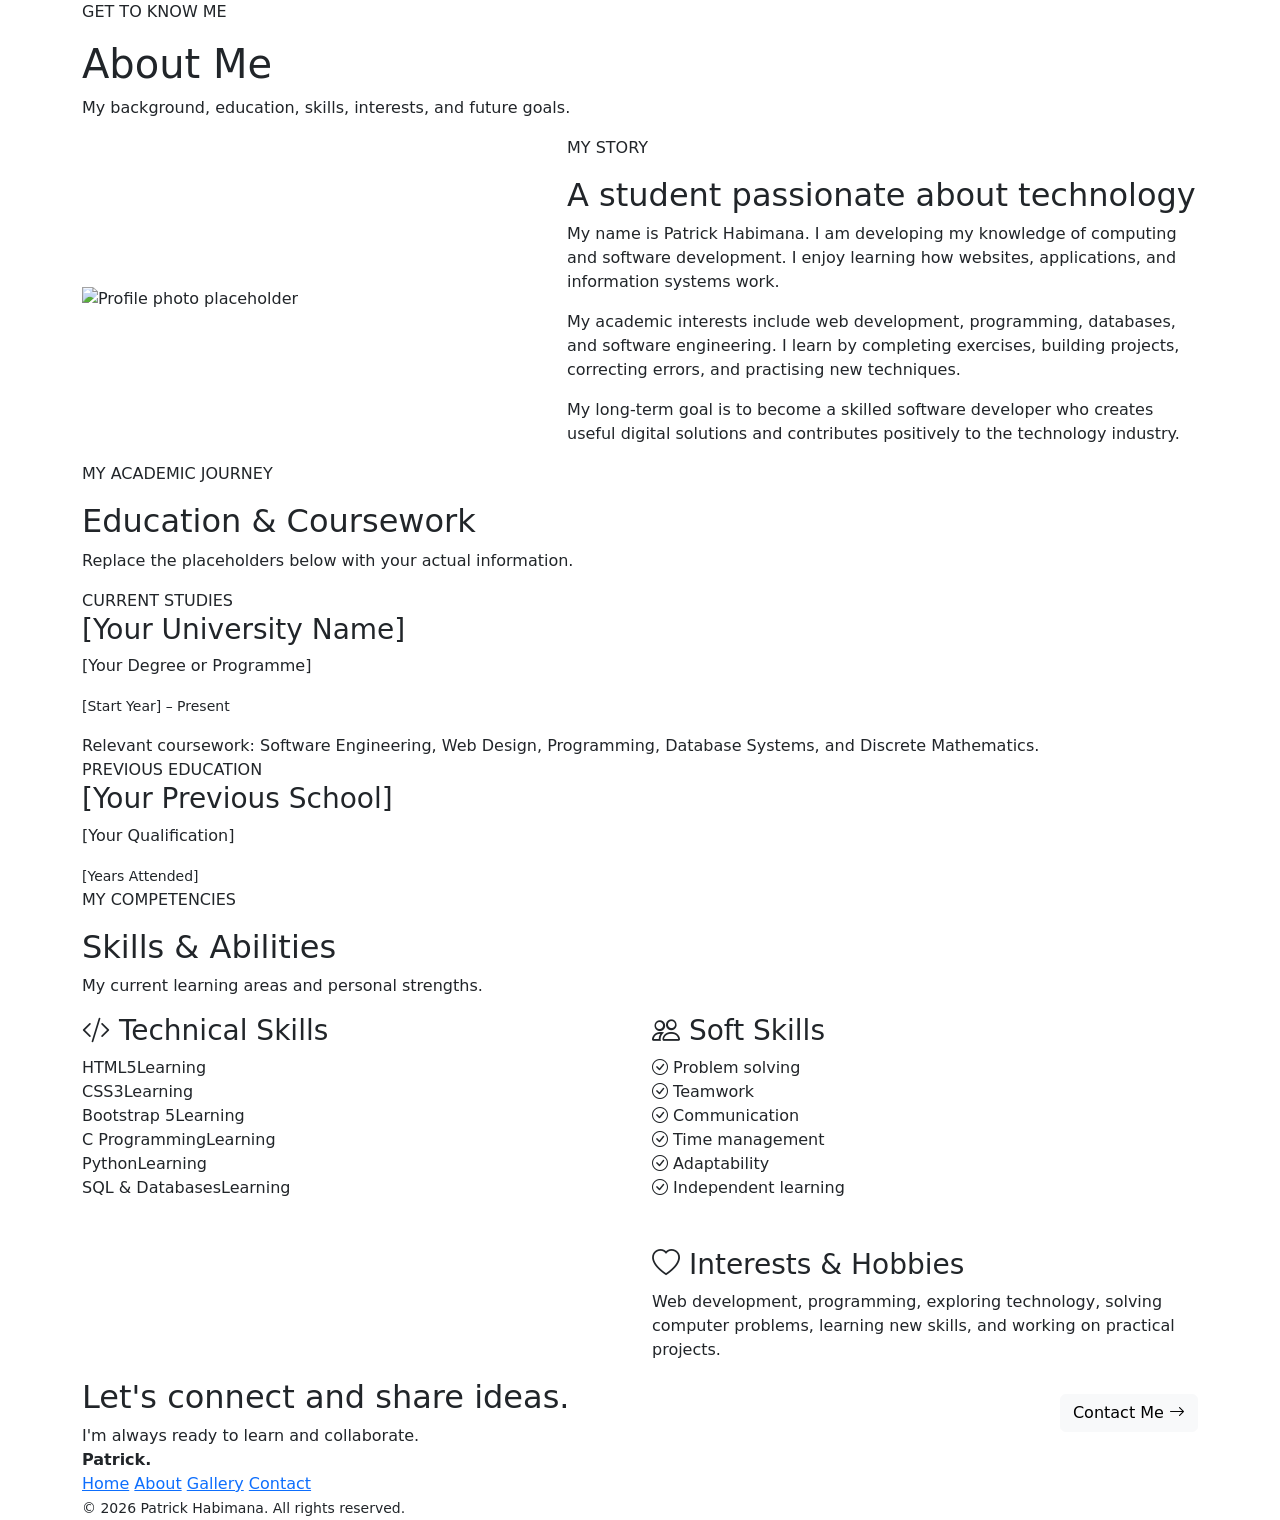
==== about.html @ ebbc6a9a "Create about.html" ====
<!DOCTYPE html>
<html lang="en">
<head>
    <meta charset="UTF-8">
    <meta name="viewport" content="width=device-width, initial-scale=1.0">
    <title>About Me | Patrick Habimana</title>

    <link href="https://cdn.jsdelivr.net/npm/bootstrap@5.3.3/dist/css/bootstrap.min.css"
          rel="stylesheet">
    <link href="https://cdn.jsdelivr.net/npm/bootstrap-icons@1.11.3/font/bootstrap-icons.min.css"
          rel="stylesheet">
    <link rel="stylesheet" href="assets/css/styles.css">
</head>
<body>

<nav class="navbar navbar-expand-lg navbar-dark fixed-top site-nav">
    <div class="container">
        <a class="navbar-brand fw-bold" href="index.html">Patrick<span class="text-accent">.</span></a>
        <button class="navbar-toggler" type="button" data-bs-toggle="collapse"
                data-bs-target="#mainNav" aria-controls="mainNav"
                aria-expanded="false" aria-label="Toggle navigation">
            <span class="navbar-toggler-icon"></span>
        </button>
        <div class="collapse navbar-collapse" id="mainNav">
            <ul class="navbar-nav ms-auto align-items-lg-center">
                <li class="nav-item"><a class="nav-link" href="index.html">Home</a></li>
                <li class="nav-item"><a class="nav-link active" href="about.html">About Me</a></li>
                <li class="nav-item"><a class="nav-link" href="gallery.html">Gallery</a></li>
                <li class="nav-item"><a class="nav-link" href="contact.html">Contact</a></li>
            </ul>
        </div>
    </div>
</nav>

<main>
    <header class="page-hero">
        <div class="container">
            <p class="eyebrow">GET TO KNOW ME</p>
            <h1 class="page-title">About <span class="text-accent">Me</span></h1>
            <p class="lead-copy">
                My background, education, skills, interests, and future goals.
            </p>
        </div>
    </header>

    <!-- Biography -->
    <section class="section-padding">
        <div class="container">
            <div class="row align-items-center g-5">
                <div class="col-lg-5">
                    <img
                        src="https://images.unsplash.com/photo-1500648767791-00dcc994a43e?auto=format&fit=crop&w=900&q=85"
                        alt="Profile photo placeholder"
                        class="about-photo">
                </div>

                <div class="col-lg-7">
                    <p class="eyebrow">MY STORY</p>
                    <h2 class="section-title">
                        A student passionate about technology
                    </h2>

                    <p class="muted-copy">
                        My name is Patrick Habimana. I am developing my
                        knowledge of computing and software development.
                        I enjoy learning how websites, applications, and
                        information systems work.
                    </p>

                    <p class="muted-copy">
                        My academic interests include web development,
                        programming, databases, and software engineering.
                        I learn by completing exercises, building projects,
                        correcting errors, and practising new techniques.
                    </p>

                    <p class="muted-copy">
                        My long-term goal is to become a skilled software
                        developer who creates useful digital solutions
                        and contributes positively to the technology industry.
                    </p>
                </div>
            </div>
        </div>
    </section>

    <!-- Education -->
    <section class="section-padding section-soft">
        <div class="container">
            <div class="section-heading">
                <p class="eyebrow">MY ACADEMIC JOURNEY</p>
                <h2>Education & Coursework</h2>
                <p>Replace the placeholders below with your actual information.</p>
            </div>

            <div class="timeline">
                <div class="timeline-item">
                    <span class="timeline-dot"></span>
                    <div class="timeline-card">
                        <span class="timeline-label">CURRENT STUDIES</span>
                        <h3>[Your University Name]</h3>
                        <p>[Your Degree or Programme]</p>
                        <small>[Start Year] – Present</small>
                        <p class="mt-3 mb-0">
                            Relevant coursework: Software Engineering,
                            Web Design, Programming, Database Systems,
                            and Discrete Mathematics.
                        </p>
                    </div>
                </div>

                <div class="timeline-item">
                    <span class="timeline-dot"></span>
                    <div class="timeline-card">
                        <span class="timeline-label">PREVIOUS EDUCATION</span>
                        <h3>[Your Previous School]</h3>
                        <p>[Your Qualification]</p>
                        <small>[Years Attended]</small>
                    </div>
                </div>
            </div>
        </div>
    </section>

    <!-- Skills -->
    <section class="section-padding" id="skills">
        <div class="container">
            <div class="section-heading">
                <p class="eyebrow">MY COMPETENCIES</p>
                <h2>Skills & Abilities</h2>
                <p>My current learning areas and personal strengths.</p>
            </div>

            <div class="row g-4">
                <div class="col-lg-6">
                    <div class="skill-panel">
                        <h3><i class="bi bi-code-slash"></i> Technical Skills</h3>

                        <div class="skill-line">
                            <div><span>HTML5</span><span>Learning</span></div>
                            <div class="skill-track"><span style="width: 65%"></span></div>
                        </div>

                        <div class="skill-line">
                            <div><span>CSS3</span><span>Learning</span></div>
                            <div class="skill-track"><span style="width: 60%"></span></div>
                        </div>

                        <div class="skill-line">
                            <div><span>Bootstrap 5</span><span>Learning</span></div>
                            <div class="skill-track"><span style="width: 50%"></span></div>
                        </div>

                        <div class="skill-line">
                            <div><span>C Programming</span><span>Learning</span></div>
                            <div class="skill-track"><span style="width: 45%"></span></div>
                        </div>

                        <div class="skill-line">
                            <div><span>Python</span><span>Learning</span></div>
                            <div class="skill-track"><span style="width: 40%"></span></div>
                        </div>

                        <div class="skill-line">
                            <div><span>SQL & Databases</span><span>Learning</span></div>
                            <div class="skill-track"><span style="width: 40%"></span></div>
                        </div>
                    </div>
                </div>

                <div class="col-lg-6">
                    <div class="skill-panel h-100">
                        <h3><i class="bi bi-people"></i> Soft Skills</h3>

                        <div class="competency-grid">
                            <div><i class="bi bi-check-circle"></i> Problem solving</div>
                            <div><i class="bi bi-check-circle"></i> Teamwork</div>
                            <div><i class="bi bi-check-circle"></i> Communication</div>
                            <div><i class="bi bi-check-circle"></i> Time management</div>
                            <div><i class="bi bi-check-circle"></i> Adaptability</div>
                            <div><i class="bi bi-check-circle"></i> Independent learning</div>
                        </div>

                        <h3 class="mt-5"><i class="bi bi-heart"></i> Interests & Hobbies</h3>
                        <p class="muted-copy">
                            Web development, programming, exploring technology,
                            solving computer problems, learning new skills,
                            and working on practical projects.
                        </p>
                    </div>
                </div>
            </div>
        </div>
    </section>

    <section class="cta-band">
        <div class="container d-md-flex justify-content-between align-items-center">
            <div>
                <h2>Let's connect and share ideas.</h2>
                <p class="mb-0">I'm always ready to learn and collaborate.</p>
            </div>
            <a href="contact.html" class="btn btn-light mt-3 mt-md-0">
                Contact Me <i class="bi bi-arrow-right"></i>
            </a>
        </div>
    </section>
</main>

<footer class="site-footer">
    <div class="container footer-inner">
        <a class="navbar-brand fw-bold" href="index.html">Patrick<span class="text-accent">.</span></a>
        <div class="footer-links">
            <a href="index.html">Home</a>
            <a href="about.html">About</a>
            <a href="gallery.html">Gallery</a>
            <a href="contact.html">Contact</a>
        </div>
        <small>© <span data-year></span> Patrick Habimana. All rights reserved.</small>
    </div>
</footer>

<script>
    document.querySelectorAll("[data-year]").forEach(el => {
        el.textContent = new Date().getFullYear();
    });
</script>
<script src="https://cdn.jsdelivr.net/npm/bootstrap@5.3.3/dist/js/bootstrap.bundle.min.js"></script>
</body>
</html>
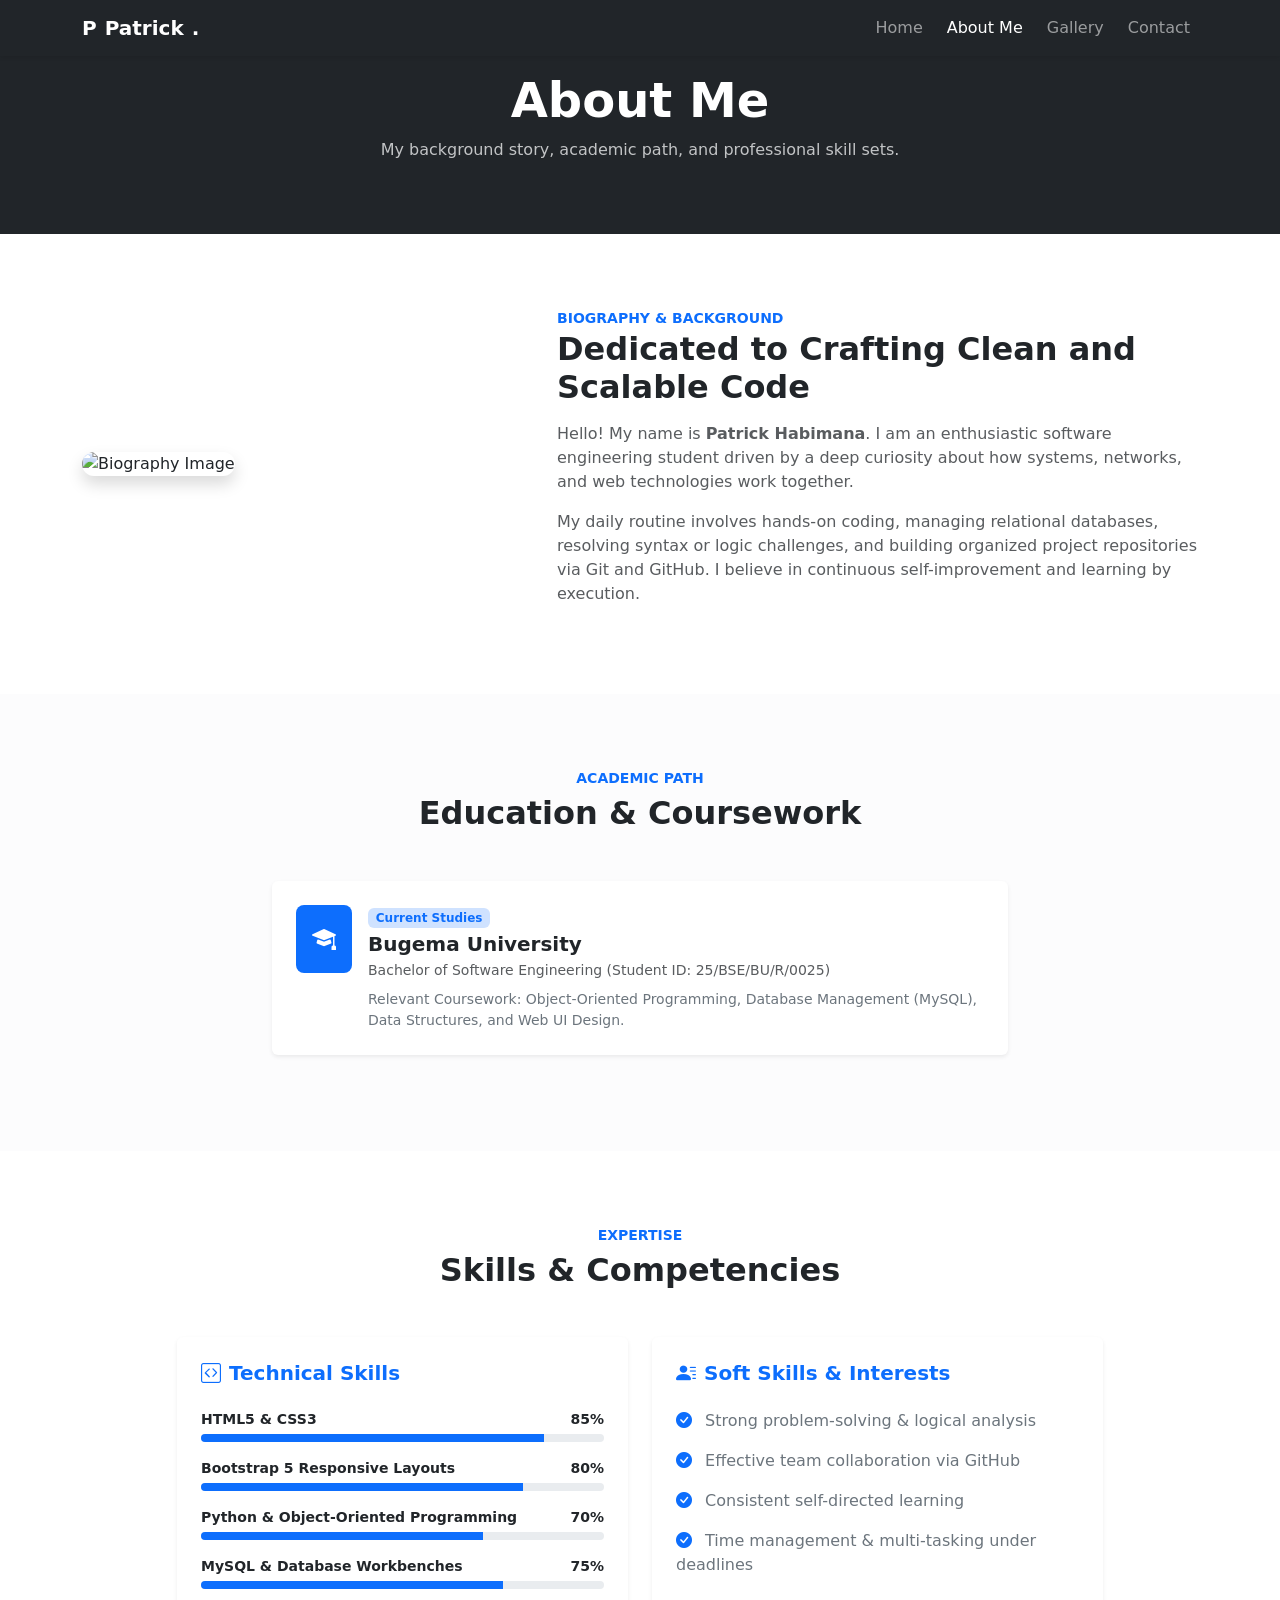
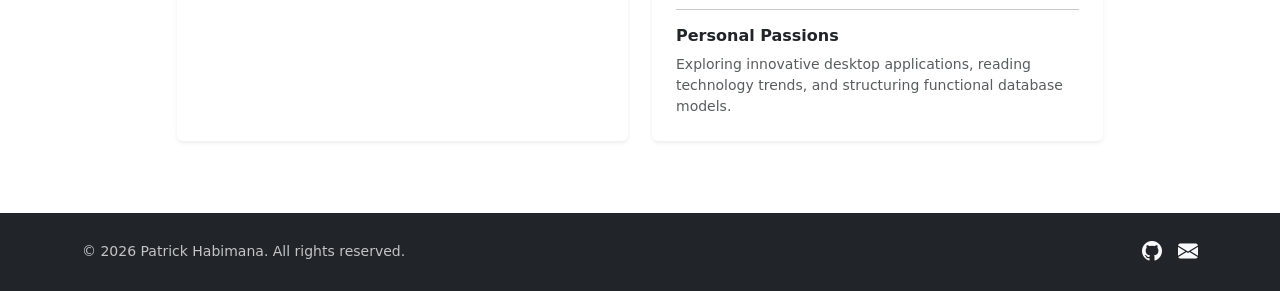
==== commit 004e6d02: "Update about.html" ====
--- a/about.html
+++ b/about.html
@@ -4,226 +4,147 @@
     <meta charset="UTF-8">
     <meta name="viewport" content="width=device-width, initial-scale=1.0">
     <title>About Me | Patrick Habimana</title>
-
-    <link href="https://cdn.jsdelivr.net/npm/bootstrap@5.3.3/dist/css/bootstrap.min.css"
-          rel="stylesheet">
-    <link href="https://cdn.jsdelivr.net/npm/bootstrap-icons@1.11.3/font/bootstrap-icons.min.css"
-          rel="stylesheet">
+    <link href="https://cdn.jsdelivr.net/npm/bootstrap@5.3.3/dist/css/bootstrap.min.css" rel="stylesheet">
+    <link href="https://cdn.jsdelivr.net/npm/bootstrap-icons@1.11.3/font/bootstrap-icons.min.css" rel="stylesheet">
     <link rel="stylesheet" href="assets/css/styles.css">
 </head>
 <body>
 
-<nav class="navbar navbar-expand-lg navbar-dark fixed-top site-nav">
-    <div class="container">
-        <a class="navbar-brand fw-bold" href="index.html">Patrick<span class="text-accent">.</span></a>
-        <button class="navbar-toggler" type="button" data-bs-toggle="collapse"
-                data-bs-target="#mainNav" aria-controls="mainNav"
-                aria-expanded="false" aria-label="Toggle navigation">
-            <span class="navbar-toggler-icon"></span>
-        </button>
-        <div class="collapse navbar-collapse" id="mainNav">
-            <ul class="navbar-nav ms-auto align-items-lg-center">
-                <li class="nav-item"><a class="nav-link" href="index.html">Home</a></li>
-                <li class="nav-item"><a class="nav-link active" href="about.html">About Me</a></li>
-                <li class="nav-item"><a class="nav-link" href="gallery.html">Gallery</a></li>
-                <li class="nav-item"><a class="nav-link" href="contact.html">Contact</a></li>
-            </ul>
+    <!-- Navigation Bar -->
+    <nav class="navbar navbar-expand-lg navbar-dark fixed-top shadow-sm site-nav">
+        <div class="container">
+            <a class="navbar-brand fw-bold d-flex align-items-center gap-2" href="index.html">
+                <span class="brand-badge">P</span> Patrick<span class="text-accent">.</span>
+            </a>
+            <button class="navbar-toggler border-0" type="button" data-bs-toggle="collapse" data-bs-target="#navbarNav" aria-controls="navbarNav" aria-expanded="false" aria-label="Toggle navigation">
+                <span class="navbar-toggler-icon"></span>
+            </button>
+            <div class="collapse navbar-collapse" id="navbarNav">
+                <ul class="navbar-nav ms-auto align-items-lg-center gap-lg-2">
+                    <li class="nav-item"><a class="nav-link" href="index.html">Home</a></li>
+                    <li class="nav-item"><a class="nav-link active" href="about.html">About Me</a></li>
+                    <li class="nav-item"><a class="nav-link" href="gallery.html">Gallery</a></li>
+                    <li class="nav-item"><a class="nav-link" href="contact.html">Contact</a></li>
+                </ul>
+            </div>
         </div>
-    </div>
-</nav>
+    </nav>
 
-<main>
-    <header class="page-hero">
-        <div class="container">
-            <p class="eyebrow">GET TO KNOW ME</p>
-            <h1 class="page-title">About <span class="text-accent">Me</span></h1>
-            <p class="lead-copy">
-                My background, education, skills, interests, and future goals.
-            </p>
+    <!-- Page Header -->
+    <header class="page-header py-5 bg-dark text-white text-center">
+        <div class="container py-4">
+            <h1 class="fw-bold display-5">About <span class="text-accent">Me</span></h1>
+            <p class="text-light opacity-75 mb-0">My background story, academic path, and professional skill sets.</p>
         </div>
     </header>
 
-    <!-- Biography -->
-    <section class="section-padding">
-        <div class="container">
-            <div class="row align-items-center g-5">
+    <!-- Biography Section -->
+    <section class="py-5">
+        <div class="container py-4">
+            <div class="row align-items-center gy-5">
                 <div class="col-lg-5">
-                    <img
-                        src="https://images.unsplash.com/photo-1500648767791-00dcc994a43e?auto=format&fit=crop&w=900&q=85"
-                        alt="Profile photo placeholder"
-                        class="about-photo">
+                    <img src="https://images.unsplash.com/photo-1507003211169-0a1dd7228f2d?auto=format&fit=crop&w=600&q=80" alt="Biography Image" class="img-fluid rounded-4 shadow">
                 </div>
-
                 <div class="col-lg-7">
-                    <p class="eyebrow">MY STORY</p>
-                    <h2 class="section-title">
-                        A student passionate about technology
-                    </h2>
-
-                    <p class="muted-copy">
-                        My name is Patrick Habimana. I am developing my
-                        knowledge of computing and software development.
-                        I enjoy learning how websites, applications, and
-                        information systems work.
+                    <span class="text-uppercase text-primary fw-bold tracking-wide small">BIOGRAPHY & BACKGROUND</span>
+                    <h2 class="fw-bold mb-3">Dedicated to Crafting Clean and Scalable Code</h2>
+                    <p class="text-muted">
+                        Hello! My name is <strong>Patrick Habimana</strong>. I am an enthusiastic software engineering student driven by a deep curiosity about how systems, networks, and web technologies work together. 
                     </p>
-
-                    <p class="muted-copy">
-                        My academic interests include web development,
-                        programming, databases, and software engineering.
-                        I learn by completing exercises, building projects,
-                        correcting errors, and practising new techniques.
-                    </p>
-
-                    <p class="muted-copy">
-                        My long-term goal is to become a skilled software
-                        developer who creates useful digital solutions
-                        and contributes positively to the technology industry.
+                    <p class="text-muted">
+                        My daily routine involves hands-on coding, managing relational databases, resolving syntax or logic challenges, and building organized project repositories via Git and GitHub. I believe in continuous self-improvement and learning by execution.
                     </p>
                 </div>
             </div>
         </div>
     </section>
 
-    <!-- Education -->
-    <section class="section-padding section-soft">
-        <div class="container">
-            <div class="section-heading">
-                <p class="eyebrow">MY ACADEMIC JOURNEY</p>
-                <h2>Education & Coursework</h2>
-                <p>Replace the placeholders below with your actual information.</p>
+    <!-- Education Section -->
+    <section class="py-5 bg-light-subtle">
+        <div class="container py-4">
+            <div class="text-center mb-5">
+                <span class="text-uppercase text-primary fw-bold tracking-wide small">ACADEMIC PATH</span>
+                <h2 class="fw-bold mt-1">Education & Coursework</h2>
             </div>
-
-            <div class="timeline">
-                <div class="timeline-item">
-                    <span class="timeline-dot"></span>
-                    <div class="timeline-card">
-                        <span class="timeline-label">CURRENT STUDIES</span>
-                        <h3>[Your University Name]</h3>
-                        <p>[Your Degree or Programme]</p>
-                        <small>[Start Year] – Present</small>
-                        <p class="mt-3 mb-0">
-                            Relevant coursework: Software Engineering,
-                            Web Design, Programming, Database Systems,
-                            and Discrete Mathematics.
-                        </p>
-                    </div>
-                </div>
-
-                <div class="timeline-item">
-                    <span class="timeline-dot"></span>
-                    <div class="timeline-card">
-                        <span class="timeline-label">PREVIOUS EDUCATION</span>
-                        <h3>[Your Previous School]</h3>
-                        <p>[Your Qualification]</p>
-                        <small>[Years Attended]</small>
+            <div class="row justify-content-center">
+                <div class="col-lg-8">
+                    <div class="card border-0 shadow-sm p-4 mb-4">
+                        <div class="d-flex align-items-start gap-3">
+                            <div class="bg-primary text-white p-3 rounded-3"><i class="bi bi-mortarboard-fill fs-4"></i></div>
+                            <div>
+                                <span class="badge bg-primary-subtle text-primary mb-1">Current Studies</span>
+                                <h3 class="h5 fw-bold mb-1">Bugema University</h3>
+                                <p class="text-muted mb-2 small">Bachelor of Software Engineering (Student ID: 25/BSE/BU/R/0025)</p>
+                                <p class="text-secondary small mb-0">Relevant Coursework: Object-Oriented Programming, Database Management (MySQL), Data Structures, and Web UI Design.</p>
+                            </div>
+                        </div>
                     </div>
                 </div>
             </div>
         </div>
     </section>
 
-    <!-- Skills -->
-    <section class="section-padding" id="skills">
-        <div class="container">
-            <div class="section-heading">
-                <p class="eyebrow">MY COMPETENCIES</p>
-                <h2>Skills & Abilities</h2>
-                <p>My current learning areas and personal strengths.</p>
+    <!-- Skills & Competencies -->
+    <section class="py-5">
+        <div class="container py-4">
+            <div class="text-center mb-5">
+                <span class="text-uppercase text-primary fw-bold tracking-wide small">EXPERTISE</span>
+                <h2 class="fw-bold mt-1">Skills & Competencies</h2>
             </div>
-
-            <div class="row g-4">
-                <div class="col-lg-6">
-                    <div class="skill-panel">
-                        <h3><i class="bi bi-code-slash"></i> Technical Skills</h3>
-
-                        <div class="skill-line">
-                            <div><span>HTML5</span><span>Learning</span></div>
-                            <div class="skill-track"><span style="width: 65%"></span></div>
+            <div class="row g-4 justify-content-center">
+                <div class="col-lg-5">
+                    <div class="card border-0 shadow-sm p-4 h-100">
+                        <h3 class="h5 fw-bold mb-4 text-primary"><i class="bi bi-code-square me-2"></i>Technical Skills</h3>
+                        <div class="mb-3">
+                            <div class="d-flex justify-content-between small fw-bold mb-1"><span>HTML5 & CSS3</span><span>85%</span></div>
+                            <div class="progress" style="height: 8px;"><div class="progress-bar bg-primary" style="width: 85%;"></div></div>
                         </div>
-
-                        <div class="skill-line">
-                            <div><span>CSS3</span><span>Learning</span></div>
-                            <div class="skill-track"><span style="width: 60%"></span></div>
+                        <div class="mb-3">
+                            <div class="d-flex justify-content-between small fw-bold mb-1"><span>Bootstrap 5 Responsive Layouts</span><span>80%</span></div>
+                            <div class="progress" style="height: 8px;"><div class="progress-bar bg-primary" style="width: 80%;"></div></div>
                         </div>
-
-                        <div class="skill-line">
-                            <div><span>Bootstrap 5</span><span>Learning</span></div>
-                            <div class="skill-track"><span style="width: 50%"></span></div>
+                        <div class="mb-3">
+                            <div class="d-flex justify-content-between small fw-bold mb-1"><span>Python & Object-Oriented Programming</span><span>70%</span></div>
+                            <div class="progress" style="height: 8px;"><div class="progress-bar bg-primary" style="width: 70%;"></div></div>
                         </div>
-
-                        <div class="skill-line">
-                            <div><span>C Programming</span><span>Learning</span></div>
-                            <div class="skill-track"><span style="width: 45%"></span></div>
-                        </div>
-
-                        <div class="skill-line">
-                            <div><span>Python</span><span>Learning</span></div>
-                            <div class="skill-track"><span style="width: 40%"></span></div>
-                        </div>
-
-                        <div class="skill-line">
-                            <div><span>SQL & Databases</span><span>Learning</span></div>
-                            <div class="skill-track"><span style="width: 40%"></span></div>
+                        <div class="mb-3">
+                            <div class="d-flex justify-content-between small fw-bold mb-1"><span>MySQL & Database Workbenches</span><span>75%</span></div>
+                            <div class="progress" style="height: 8px;"><div class="progress-bar bg-primary" style="width: 75%;"></div></div>
                         </div>
                     </div>
                 </div>
-
-                <div class="col-lg-6">
-                    <div class="skill-panel h-100">
-                        <h3><i class="bi bi-people"></i> Soft Skills</h3>
-
-                        <div class="competency-grid">
-                            <div><i class="bi bi-check-circle"></i> Problem solving</div>
-                            <div><i class="bi bi-check-circle"></i> Teamwork</div>
-                            <div><i class="bi bi-check-circle"></i> Communication</div>
-                            <div><i class="bi bi-check-circle"></i> Time management</div>
-                            <div><i class="bi bi-check-circle"></i> Adaptability</div>
-                            <div><i class="bi bi-check-circle"></i> Independent learning</div>
-                        </div>
-
-                        <h3 class="mt-5"><i class="bi bi-heart"></i> Interests & Hobbies</h3>
-                        <p class="muted-copy">
-                            Web development, programming, exploring technology,
-                            solving computer problems, learning new skills,
-                            and working on practical projects.
-                        </p>
+                <div class="col-lg-5">
+                    <div class="card border-0 shadow-sm p-4 h-100">
+                        <h3 class="h5 fw-bold mb-4 text-primary"><i class="bi bi-person-lines-fill me-2"></i>Soft Skills & Interests</h3>
+                        <ul class="list-unstyled d-flex flex-column gap-3 text-secondary">
+                            <li><i class="bi bi-check-circle-fill text-primary me-2"></i> Strong problem-solving & logical analysis</li>
+                            <li><i class="bi bi-check-circle-fill text-primary me-2"></i> Effective team collaboration via GitHub</li>
+                            <li><i class="bi bi-check-circle-fill text-primary me-2"></i> Consistent self-directed learning</li>
+                            <li><i class="bi bi-check-circle-fill text-primary me-2"></i> Time management & multi-tasking under deadlines</li>
+                        </ul>
+                        <hr class="my-3">
+                        <h4 class="h6 fw-bold">Personal Passions</h4>
+                        <p class="text-muted small mb-0">Exploring innovative desktop applications, reading technology trends, and structuring functional database models.</p>
                     </div>
                 </div>
             </div>
         </div>
     </section>
 
-    <section class="cta-band">
-        <div class="container d-md-flex justify-content-between align-items-center">
-            <div>
-                <h2>Let's connect and share ideas.</h2>
-                <p class="mb-0">I'm always ready to learn and collaborate.</p>
+    <!-- Footer -->
+    <footer class="bg-dark text-white py-4 mt-auto">
+        <div class="container text-center text-md-start d-md-flex justify-content-between align-items-center">
+            <p class="mb-2 mb-md-0 small text-light opacity-75">&copy; <span id="currentYear"></span> Patrick Habimana. All rights reserved.</p>
+            <div class="social-icons d-flex justify-content-center gap-3">
+                <a href="https://github.com/habimanapatrick125-eng" target="_blank" class="text-light fs-5"><i class="bi bi-github"></i></a>
+                <a href="mailto:your.email@bugemauniv.ac.ug" class="text-light fs-5"><i class="bi bi-envelope-fill"></i></a>
             </div>
-            <a href="contact.html" class="btn btn-light mt-3 mt-md-0">
-                Contact Me <i class="bi bi-arrow-right"></i>
-            </a>
         </div>
-    </section>
-</main>
+    </footer>
 
-<footer class="site-footer">
-    <div class="container footer-inner">
-        <a class="navbar-brand fw-bold" href="index.html">Patrick<span class="text-accent">.</span></a>
-        <div class="footer-links">
-            <a href="index.html">Home</a>
-            <a href="about.html">About</a>
-            <a href="gallery.html">Gallery</a>
-            <a href="contact.html">Contact</a>
-        </div>
-        <small>© <span data-year></span> Patrick Habimana. All rights reserved.</small>
-    </div>
-</footer>
-
-<script>
-    document.querySelectorAll("[data-year]").forEach(el => {
-        el.textContent = new Date().getFullYear();
-    });
-</script>
-<script src="https://cdn.jsdelivr.net/npm/bootstrap@5.3.3/dist/js/bootstrap.bundle.min.js"></script>
+    <script src="https://cdn.jsdelivr.net/npm/bootstrap@5.3.3/dist/js/bootstrap.bundle.min.js"></script>
+    <script>
+        document.getElementById('currentYear').textContent = new Date().getFullYear();
+    </script>
 </body>
 </html>
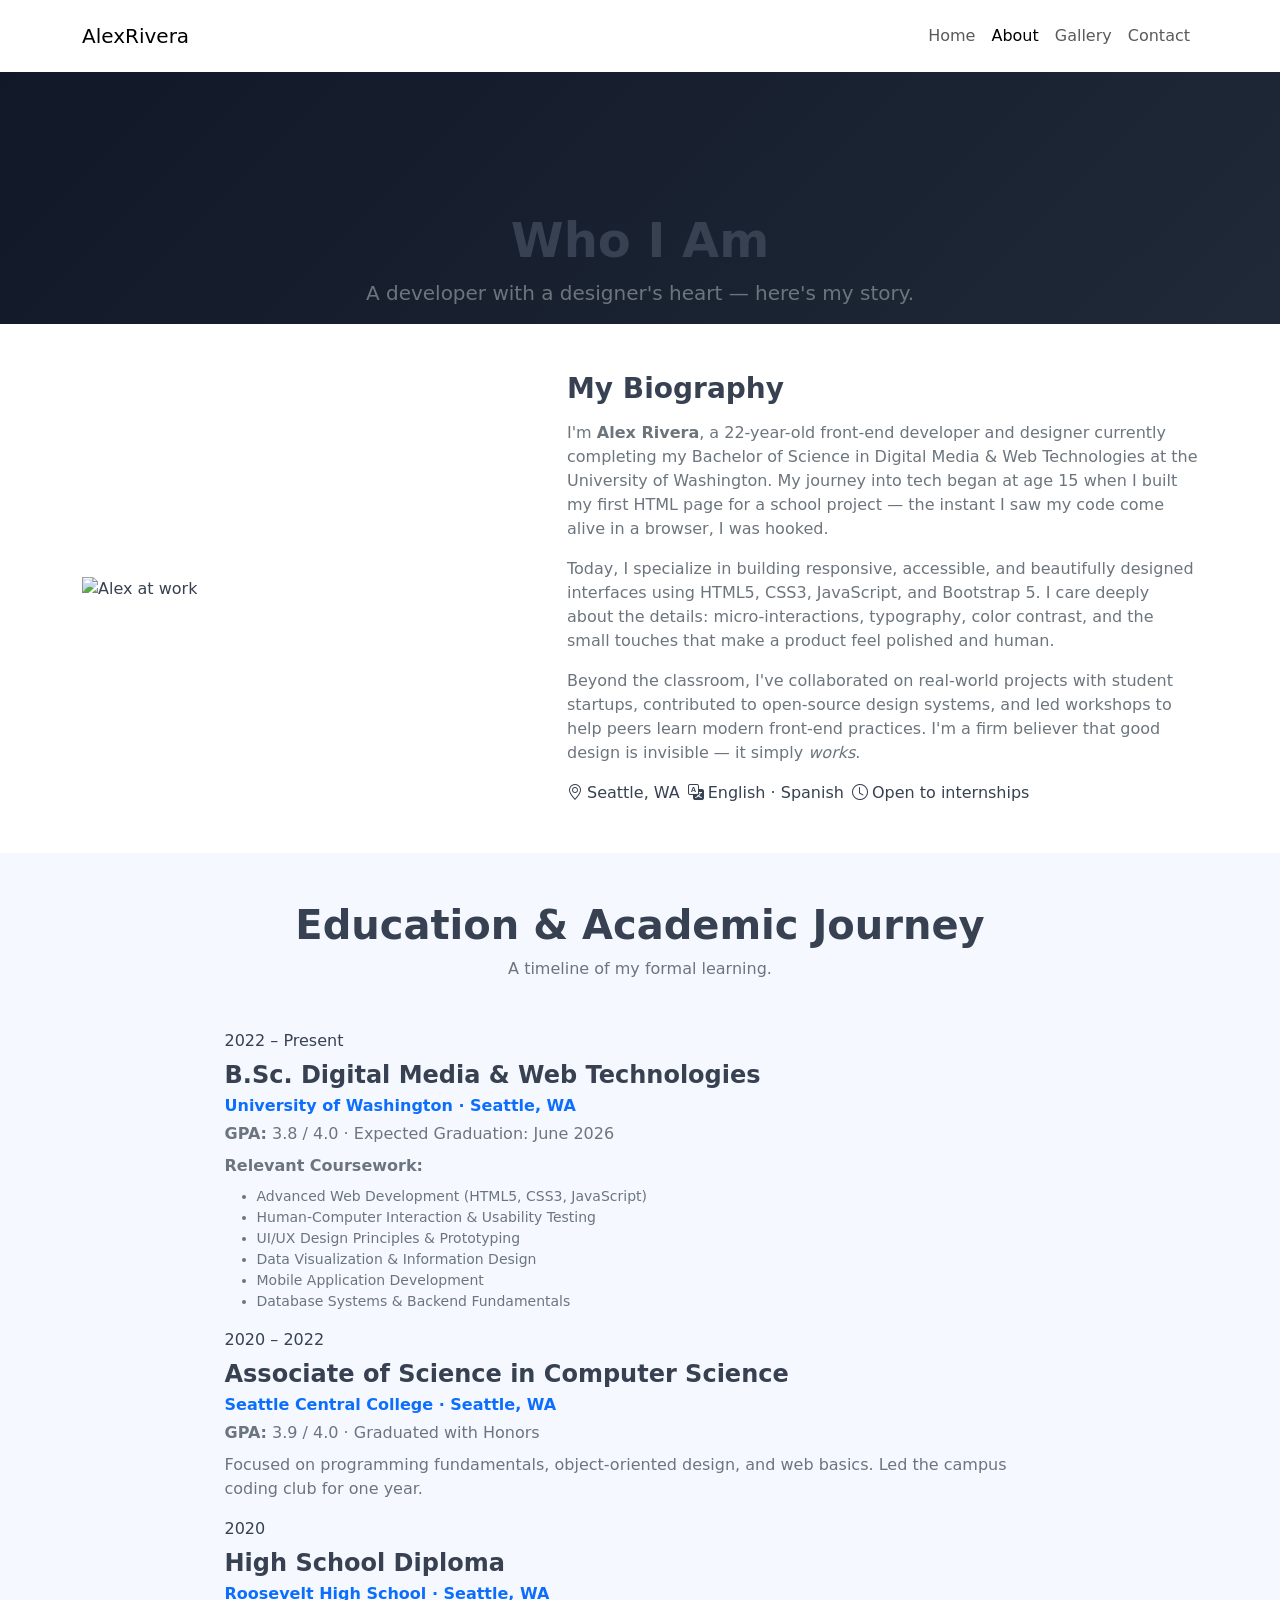
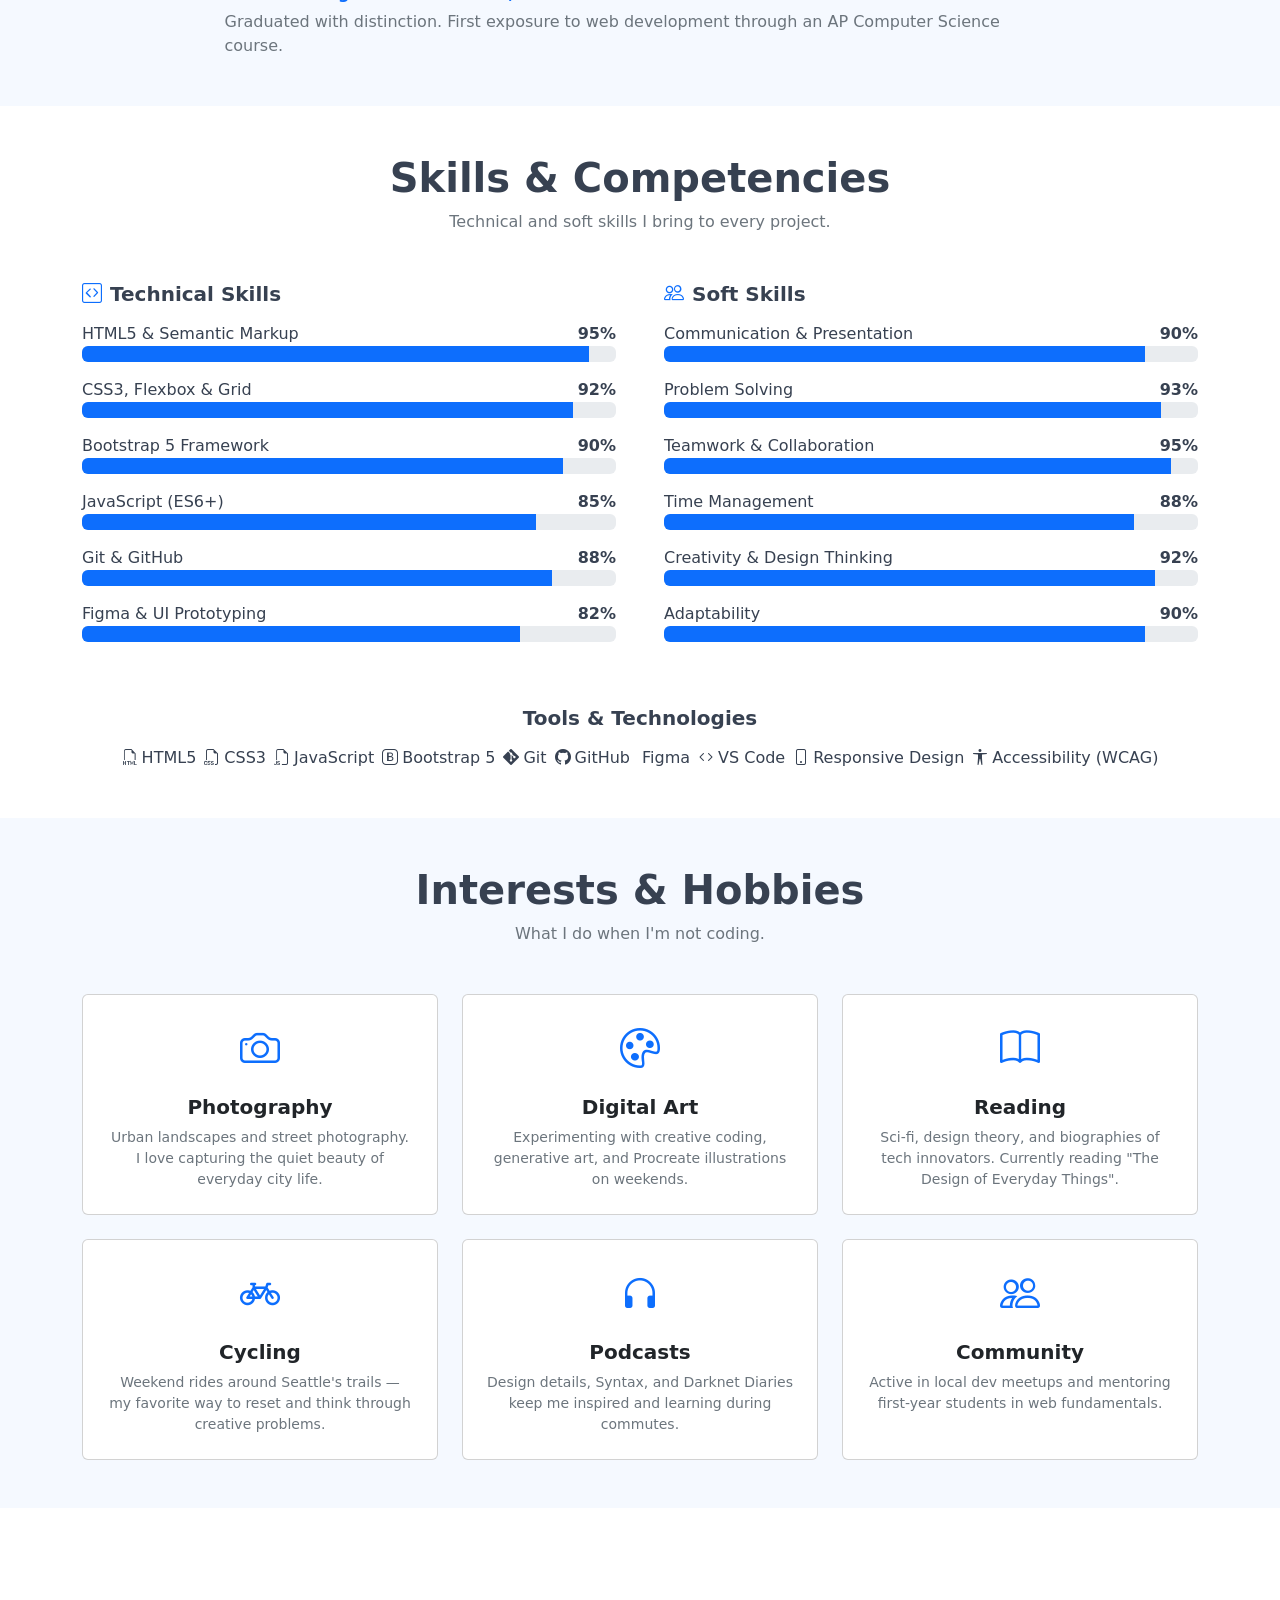
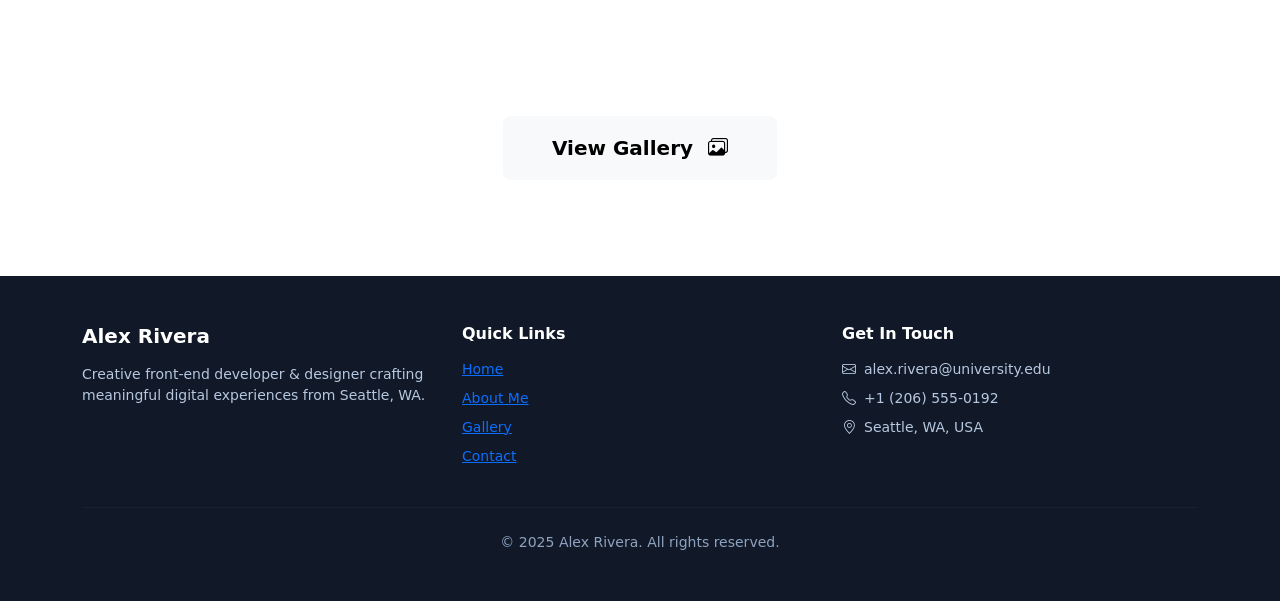
==== commit feb75bfb: "Update about.html" ====
--- a/about.html
+++ b/about.html
@@ -1,150 +1,401 @@
 <!DOCTYPE html>
 <html lang="en">
 <head>
-    <meta charset="UTF-8">
-    <meta name="viewport" content="width=device-width, initial-scale=1.0">
-    <title>About Me | Patrick Habimana</title>
-    <link href="https://cdn.jsdelivr.net/npm/bootstrap@5.3.3/dist/css/bootstrap.min.css" rel="stylesheet">
-    <link href="https://cdn.jsdelivr.net/npm/bootstrap-icons@1.11.3/font/bootstrap-icons.min.css" rel="stylesheet">
-    <link rel="stylesheet" href="assets/css/styles.css">
+  <meta charset="UTF-8">
+  <meta name="viewport" content="width=device-width, initial-scale=1.0">
+  <meta name="description" content="About Alex Rivera — biography, education, skills, and interests.">
+  <title>About Me · Alex Rivera</title>
+
+  <link href="https://cdn.jsdelivr.net/npm/bootstrap@5.3.2/dist/css/bootstrap.min.css" rel="stylesheet">
+  <link rel="stylesheet" href="https://cdn.jsdelivr.net/npm/bootstrap-icons@1.11.3/font/bootstrap-icons.min.css">
+  <link href="https://fonts.googleapis.com/css2?family=Inter:wght@400;500;600;700&family=Plus+Jakarta+Sans:wght@400;500;600;700;800&display=swap" rel="stylesheet">
+  <link rel="stylesheet" href="styles.css">
 </head>
 <body>
 
-    <!-- Navigation Bar -->
-    <nav class="navbar navbar-expand-lg navbar-dark fixed-top shadow-sm site-nav">
-        <div class="container">
-            <a class="navbar-brand fw-bold d-flex align-items-center gap-2" href="index.html">
-                <span class="brand-badge">P</span> Patrick<span class="text-accent">.</span>
-            </a>
-            <button class="navbar-toggler border-0" type="button" data-bs-toggle="collapse" data-bs-target="#navbarNav" aria-controls="navbarNav" aria-expanded="false" aria-label="Toggle navigation">
-                <span class="navbar-toggler-icon"></span>
-            </button>
-            <div class="collapse navbar-collapse" id="navbarNav">
-                <ul class="navbar-nav ms-auto align-items-lg-center gap-lg-2">
-                    <li class="nav-item"><a class="nav-link" href="index.html">Home</a></li>
-                    <li class="nav-item"><a class="nav-link active" href="about.html">About Me</a></li>
-                    <li class="nav-item"><a class="nav-link" href="gallery.html">Gallery</a></li>
-                    <li class="nav-item"><a class="nav-link" href="contact.html">Contact</a></li>
-                </ul>
-            </div>
-        </div>
-    </nav>
-
-    <!-- Page Header -->
-    <header class="page-header py-5 bg-dark text-white text-center">
-        <div class="container py-4">
-            <h1 class="fw-bold display-5">About <span class="text-accent">Me</span></h1>
-            <p class="text-light opacity-75 mb-0">My background story, academic path, and professional skill sets.</p>
-        </div>
-    </header>
-
-    <!-- Biography Section -->
-    <section class="py-5">
-        <div class="container py-4">
-            <div class="row align-items-center gy-5">
-                <div class="col-lg-5">
-                    <img src="https://images.unsplash.com/photo-1507003211169-0a1dd7228f2d?auto=format&fit=crop&w=600&q=80" alt="Biography Image" class="img-fluid rounded-4 shadow">
-                </div>
-                <div class="col-lg-7">
-                    <span class="text-uppercase text-primary fw-bold tracking-wide small">BIOGRAPHY & BACKGROUND</span>
-                    <h2 class="fw-bold mb-3">Dedicated to Crafting Clean and Scalable Code</h2>
-                    <p class="text-muted">
-                        Hello! My name is <strong>Patrick Habimana</strong>. I am an enthusiastic software engineering student driven by a deep curiosity about how systems, networks, and web technologies work together. 
-                    </p>
-                    <p class="text-muted">
-                        My daily routine involves hands-on coding, managing relational databases, resolving syntax or logic challenges, and building organized project repositories via Git and GitHub. I believe in continuous self-improvement and learning by execution.
-                    </p>
-                </div>
-            </div>
-        </div>
-    </section>
-
-    <!-- Education Section -->
-    <section class="py-5 bg-light-subtle">
-        <div class="container py-4">
-            <div class="text-center mb-5">
-                <span class="text-uppercase text-primary fw-bold tracking-wide small">ACADEMIC PATH</span>
-                <h2 class="fw-bold mt-1">Education & Coursework</h2>
-            </div>
-            <div class="row justify-content-center">
-                <div class="col-lg-8">
-                    <div class="card border-0 shadow-sm p-4 mb-4">
-                        <div class="d-flex align-items-start gap-3">
-                            <div class="bg-primary text-white p-3 rounded-3"><i class="bi bi-mortarboard-fill fs-4"></i></div>
-                            <div>
-                                <span class="badge bg-primary-subtle text-primary mb-1">Current Studies</span>
-                                <h3 class="h5 fw-bold mb-1">Bugema University</h3>
-                                <p class="text-muted mb-2 small">Bachelor of Software Engineering (Student ID: 25/BSE/BU/R/0025)</p>
-                                <p class="text-secondary small mb-0">Relevant Coursework: Object-Oriented Programming, Database Management (MySQL), Data Structures, and Web UI Design.</p>
-                            </div>
-                        </div>
-                    </div>
-                </div>
-            </div>
-        </div>
-    </section>
-
-    <!-- Skills & Competencies -->
-    <section class="py-5">
-        <div class="container py-4">
-            <div class="text-center mb-5">
-                <span class="text-uppercase text-primary fw-bold tracking-wide small">EXPERTISE</span>
-                <h2 class="fw-bold mt-1">Skills & Competencies</h2>
-            </div>
-            <div class="row g-4 justify-content-center">
-                <div class="col-lg-5">
-                    <div class="card border-0 shadow-sm p-4 h-100">
-                        <h3 class="h5 fw-bold mb-4 text-primary"><i class="bi bi-code-square me-2"></i>Technical Skills</h3>
-                        <div class="mb-3">
-                            <div class="d-flex justify-content-between small fw-bold mb-1"><span>HTML5 & CSS3</span><span>85%</span></div>
-                            <div class="progress" style="height: 8px;"><div class="progress-bar bg-primary" style="width: 85%;"></div></div>
-                        </div>
-                        <div class="mb-3">
-                            <div class="d-flex justify-content-between small fw-bold mb-1"><span>Bootstrap 5 Responsive Layouts</span><span>80%</span></div>
-                            <div class="progress" style="height: 8px;"><div class="progress-bar bg-primary" style="width: 80%;"></div></div>
-                        </div>
-                        <div class="mb-3">
-                            <div class="d-flex justify-content-between small fw-bold mb-1"><span>Python & Object-Oriented Programming</span><span>70%</span></div>
-                            <div class="progress" style="height: 8px;"><div class="progress-bar bg-primary" style="width: 70%;"></div></div>
-                        </div>
-                        <div class="mb-3">
-                            <div class="d-flex justify-content-between small fw-bold mb-1"><span>MySQL & Database Workbenches</span><span>75%</span></div>
-                            <div class="progress" style="height: 8px;"><div class="progress-bar bg-primary" style="width: 75%;"></div></div>
-                        </div>
-                    </div>
-                </div>
-                <div class="col-lg-5">
-                    <div class="card border-0 shadow-sm p-4 h-100">
-                        <h3 class="h5 fw-bold mb-4 text-primary"><i class="bi bi-person-lines-fill me-2"></i>Soft Skills & Interests</h3>
-                        <ul class="list-unstyled d-flex flex-column gap-3 text-secondary">
-                            <li><i class="bi bi-check-circle-fill text-primary me-2"></i> Strong problem-solving & logical analysis</li>
-                            <li><i class="bi bi-check-circle-fill text-primary me-2"></i> Effective team collaboration via GitHub</li>
-                            <li><i class="bi bi-check-circle-fill text-primary me-2"></i> Consistent self-directed learning</li>
-                            <li><i class="bi bi-check-circle-fill text-primary me-2"></i> Time management & multi-tasking under deadlines</li>
-                        </ul>
-                        <hr class="my-3">
-                        <h4 class="h6 fw-bold">Personal Passions</h4>
-                        <p class="text-muted small mb-0">Exploring innovative desktop applications, reading technology trends, and structuring functional database models.</p>
-                    </div>
-                </div>
-            </div>
-        </div>
-    </section>
-
-    <!-- Footer -->
-    <footer class="bg-dark text-white py-4 mt-auto">
-        <div class="container text-center text-md-start d-md-flex justify-content-between align-items-center">
-            <p class="mb-2 mb-md-0 small text-light opacity-75">&copy; <span id="currentYear"></span> Patrick Habimana. All rights reserved.</p>
-            <div class="social-icons d-flex justify-content-center gap-3">
-                <a href="https://github.com/habimanapatrick125-eng" target="_blank" class="text-light fs-5"><i class="bi bi-github"></i></a>
-                <a href="mailto:your.email@bugemauniv.ac.ug" class="text-light fs-5"><i class="bi bi-envelope-fill"></i></a>
-            </div>
-        </div>
-    </footer>
-
-    <script src="https://cdn.jsdelivr.net/npm/bootstrap@5.3.3/dist/js/bootstrap.bundle.min.js"></script>
-    <script>
-        document.getElementById('currentYear').textContent = new Date().getFullYear();
-    </script>
+<!-- NAVBAR -->
+<nav class="navbar navbar-expand-lg sticky-top py-3">
+  <div class="container">
+    <a class="navbar-brand" href="index.html">Alex<span>Rivera</span></a>
+
+    <button class="navbar-toggler" type="button" data-bs-toggle="collapse" data-bs-target="#mainNav">
+      <span class="navbar-toggler-icon"></span>
+    </button>
+
+    <div class="collapse navbar-collapse" id="mainNav">
+      <ul class="navbar-nav ms-auto">
+        <li class="nav-item"><a class="nav-link" href="index.html">Home</a></li>
+        <li class="nav-item"><a class="nav-link active" href="about.html">About</a></li>
+        <li class="nav-item"><a class="nav-link" href="gallery.html">Gallery</a></li>
+        <li class="nav-item"><a class="nav-link" href="contact.html">Contact</a></li>
+      </ul>
+    </div>
+  </div>
+</nav>
+
+<!-- PAGE HEADER -->
+<header class="page-header text-center">
+  <div class="container">
+    <h1 class="display-5 fw-bold">Who I Am</h1>
+    <p class="lead text-secondary">A developer with a designer's heart — here's my story.</p>
+  </div>
+</header>
+
+<!-- BIOGRAPHY -->
+<section class="py-5">
+  <div class="container">
+    <div class="row g-5 align-items-center">
+      <div class="col-lg-5">
+        <img src="https://images.unsplash.com/photo-1522071820081-009f0129c71c?w=800&auto=format&fit=crop&q=80"
+             alt="Alex at work" class="img-fluid-rounded w-100">
+      </div>
+
+      <div class="col-lg-7">
+        <h2 class="h3 fw-bold mb-3">My Biography</h2>
+
+        <p class="text-secondary">
+          I'm <strong>Alex Rivera</strong>, a 22-year-old front-end developer and designer currently completing
+          my Bachelor of Science in Digital Media & Web Technologies at the University of Washington.
+          My journey into tech began at age 15 when I built my first HTML page for a school project —
+          the instant I saw my code come alive in a browser, I was hooked.
+        </p>
+
+        <p class="text-secondary">
+          Today, I specialize in building responsive, accessible, and beautifully designed interfaces using
+          HTML5, CSS3, JavaScript, and Bootstrap 5. I care deeply about the details: micro-interactions,
+          typography, color contrast, and the small touches that make a product feel polished and human.
+        </p>
+
+        <p class="text-secondary">
+          Beyond the classroom, I've collaborated on real-world projects with student startups, contributed
+          to open-source design systems, and led workshops to help peers learn modern front-end practices.
+          I'm a firm believer that good design is invisible — it simply <em>works</em>.
+        </p>
+
+        <div class="d-flex flex-wrap gap-2 mt-3">
+          <span class="skill-badge"><i class="bi bi-geo-alt me-1"></i>Seattle, WA</span>
+          <span class="skill-badge"><i class="bi bi-translate me-1"></i>English · Spanish</span>
+          <span class="skill-badge"><i class="bi bi-clock me-1"></i>Open to internships</span>
+        </div>
+      </div>
+    </div>
+  </div>
+</section>
+
+<!-- EDUCATION -->
+<section class="py-5" style="background: #f5f9ff;">
+  <div class="container">
+    <div class="text-center mb-5">
+      <h2 class="display-6 fw-bold">Education & Academic Journey</h2>
+      <p class="text-secondary">A timeline of my formal learning.</p>
+    </div>
+
+    <div class="row justify-content-center">
+      <div class="col-lg-9">
+
+        <div class="timeline-item">
+          <span class="badge-year">2022 – Present</span>
+          <h4 class="fw-bold mt-2 mb-1">B.Sc. Digital Media & Web Technologies</h4>
+          <p class="text-primary fw-semibold mb-1">University of Washington · Seattle, WA</p>
+          <p class="text-secondary mb-2"><strong>GPA:</strong> 3.8 / 4.0 · Expected Graduation: June 2026</p>
+          <p class="text-secondary mb-2"><strong>Relevant Coursework:</strong></p>
+          <ul class="text-secondary small">
+            <li>Advanced Web Development (HTML5, CSS3, JavaScript)</li>
+            <li>Human-Computer Interaction & Usability Testing</li>
+            <li>UI/UX Design Principles & Prototyping</li>
+            <li>Data Visualization & Information Design</li>
+            <li>Mobile Application Development</li>
+            <li>Database Systems & Backend Fundamentals</li>
+          </ul>
+        </div>
+
+        <div class="timeline-item">
+          <span class="badge-year">2020 – 2022</span>
+          <h4 class="fw-bold mt-2 mb-1">Associate of Science in Computer Science</h4>
+          <p class="text-primary fw-semibold mb-1">Seattle Central College · Seattle, WA</p>
+          <p class="text-secondary mb-2"><strong>GPA:</strong> 3.9 / 4.0 · Graduated with Honors</p>
+          <p class="text-secondary">
+            Focused on programming fundamentals, object-oriented design, and web basics.
+            Led the campus coding club for one year.
+          </p>
+        </div>
+
+        <div class="timeline-item">
+          <span class="badge-year">2020</span>
+          <h4 class="fw-bold mt-2 mb-1">High School Diploma</h4>
+          <p class="text-primary fw-semibold mb-1">Roosevelt High School · Seattle, WA</p>
+          <p class="text-secondary mb-0">
+            Graduated with distinction. First exposure to web development through an AP Computer Science course.
+          </p>
+        </div>
+
+      </div>
+    </div>
+  </div>
+</section>
+
+<!-- SKILLS -->
+<section class="py-5">
+  <div class="container">
+    <div class="text-center mb-5">
+      <h2 class="display-6 fw-bold">Skills & Competencies</h2>
+      <p class="text-secondary">Technical and soft skills I bring to every project.</p>
+    </div>
+
+    <div class="row g-5">
+
+      <!-- TECHNICAL SKILLS -->
+      <div class="col-md-6">
+        <h5 class="fw-bold mb-3">
+          <i class="bi bi-code-square text-primary me-2"></i>Technical Skills
+        </h5>
+
+        <div class="mb-3">
+          <div class="d-flex justify-content-between">
+            <span>HTML5 & Semantic Markup</span><span class="fw-semibold">95%</span>
+          </div>
+          <div class="progress"><div class="progress-bar" style="width: 95%"></div></div>
+        </div>
+
+        <div class="mb-3">
+          <div class="d-flex justify-content-between">
+            <span>CSS3, Flexbox & Grid</span><span class="fw-semibold">92%</span>
+          </div>
+          <div class="progress"><div class="progress-bar" style="width: 92%"></div></div>
+        </div>
+
+        <div class="mb-3">
+          <div class="d-flex justify-content-between">
+            <span>Bootstrap 5 Framework</span><span class="fw-semibold">90%</span>
+          </div>
+          <div class="progress"><div class="progress-bar" style="width: 90%"></div></div>
+        </div>
+
+        <div class="mb-3">
+          <div class="d-flex justify-content-between">
+            <span>JavaScript (ES6+)</span><span class="fw-semibold">85%</span>
+          </div>
+          <div class="progress"><div class="progress-bar" style="width: 85%"></div></div>
+        </div>
+
+        <div class="mb-3">
+          <div class="d-flex justify-content-between">
+            <span>Git & GitHub</span><span class="fw-semibold">88%</span>
+          </div>
+          <div class="progress"><div class="progress-bar" style="width: 88%"></div></div>
+        </div>
+
+        <div class="mb-3">
+          <div class="d-flex justify-content-between">
+            <span>Figma & UI Prototyping</span><span class="fw-semibold">82%</span>
+          </div>
+          <div class="progress"><div class="progress-bar" style="width: 82%"></div></div>
+        </div>
+      </div>
+
+      <!-- SOFT SKILLS -->
+      <div class="col-md-6">
+        <h5 class="fw-bold mb-3">
+          <i class="bi bi-people text-primary me-2"></i>Soft Skills
+        </h5>
+
+        <div class="mb-3">
+          <div class="d-flex justify-content-between">
+            <span>Communication & Presentation</span><span class="fw-semibold">90%</span>
+          </div>
+          <div class="progress"><div class="progress-bar" style="width: 90%"></div></div>
+        </div>
+
+        <div class="mb-3">
+          <div class="d-flex justify-content-between">
+            <span>Problem Solving</span><span class="fw-semibold">93%</span>
+          </div>
+          <div class="progress"><div class="progress-bar" style="width: 93%"></div></div>
+        </div>
+
+        <div class="mb-3">
+          <div class="d-flex justify-content-between">
+            <span>Teamwork & Collaboration</span><span class="fw-semibold">95%</span>
+          </div>
+          <div class="progress"><div class="progress-bar" style="width: 95%"></div></div>
+        </div>
+
+        <div class="mb-3">
+          <div class="d-flex justify-content-between">
+            <span>Time Management</span><span class="fw-semibold">88%</span>
+          </div>
+          <div class="progress"><div class="progress-bar" style="width: 88%"></div></div>
+        </div>
+
+        <div class="mb-3">
+          <div class="d-flex justify-content-between">
+            <span>Creativity & Design Thinking</span><span class="fw-semibold">92%</span>
+          </div>
+          <div class="progress"><div class="progress-bar" style="width: 92%"></div></div>
+        </div>
+
+        <div class="mb-3">
+          <div class="d-flex justify-content-between">
+            <span>Adaptability</span><span class="fw-semibold">90%</span>
+          </div>
+          <div class="progress"><div class="progress-bar" style="width: 90%"></div></div>
+        </div>
+      </div>
+
+    </div>
+
+    <!-- TOOLS AND TECHNOLOGIES -->
+    <div class="row mt-5">
+      <div class="col-12 text-center">
+        <h5 class="fw-bold mb-3">Tools & Technologies</h5>
+
+        <div class="d-flex flex-wrap justify-content-center gap-2">
+          <span class="skill-badge"><i class="bi bi-filetype-html me-1"></i>HTML5</span>
+          <span class="skill-badge"><i class="bi bi-filetype-css me-1"></i>CSS3</span>
+          <span class="skill-badge"><i class="bi bi-filetype-js me-1"></i>JavaScript</span>
+          <span class="skill-badge"><i class="bi bi-bootstrap me-1"></i>Bootstrap 5</span>
+          <span class="skill-badge"><i class="bi bi-git me-1"></i>Git</span>
+          <span class="skill-badge"><i class="bi bi-github me-1"></i>GitHub</span>
+          <span class="skill-badge"><i class="bi bi-figma me-1"></i>Figma</span>
+          <span class="skill-badge"><i class="bi bi-code me-1"></i>VS Code</span>
+          <span class="skill-badge"><i class="bi bi-phone me-1"></i>Responsive Design</span>
+          <span class="skill-badge"><i class="bi bi-universal-access me-1"></i>Accessibility (WCAG)</span>
+        </div>
+      </div>
+    </div>
+  </div>
+</section>
+
+<!-- INTERESTS AND HOBBIES -->
+<section class="py-5" style="background: #f5f9ff;">
+  <div class="container">
+    <div class="text-center mb-5">
+      <h2 class="display-6 fw-bold">Interests & Hobbies</h2>
+      <p class="text-secondary">What I do when I'm not coding.</p>
+    </div>
+
+    <div class="row g-4">
+
+      <div class="col-md-4">
+        <div class="card h-100 p-4 text-center">
+          <i class="bi bi-camera fs-1 text-primary mb-3"></i>
+          <h5 class="fw-bold">Photography</h5>
+          <p class="text-secondary small mb-0">
+            Urban landscapes and street photography. I love capturing the quiet beauty of everyday city life.
+          </p>
+        </div>
+      </div>
+
+      <div class="col-md-4">
+        <div class="card h-100 p-4 text-center">
+          <i class="bi bi-palette fs-1 text-primary mb-3"></i>
+          <h5 class="fw-bold">Digital Art</h5>
+          <p class="text-secondary small mb-0">
+            Experimenting with creative coding, generative art, and Procreate illustrations on weekends.
+          </p>
+        </div>
+      </div>
+
+      <div class="col-md-4">
+        <div class="card h-100 p-4 text-center">
+          <i class="bi bi-book fs-1 text-primary mb-3"></i>
+          <h5 class="fw-bold">Reading</h5>
+          <p class="text-secondary small mb-0">
+            Sci-fi, design theory, and biographies of tech innovators. Currently reading "The Design of Everyday Things".
+          </p>
+        </div>
+      </div>
+
+      <div class="col-md-4">
+        <div class="card h-100 p-4 text-center">
+          <i class="bi bi-bicycle fs-1 text-primary mb-3"></i>
+          <h5 class="fw-bold">Cycling</h5>
+          <p class="text-secondary small mb-0">
+            Weekend rides around Seattle's trails — my favorite way to reset and think through creative problems.
+          </p>
+        </div>
+      </div>
+
+      <div class="col-md-4">
+        <div class="card h-100 p-4 text-center">
+          <i class="bi bi-headphones fs-1 text-primary mb-3"></i>
+          <h5 class="fw-bold">Podcasts</h5>
+          <p class="text-secondary small mb-0">
+            Design details, Syntax, and Darknet Diaries keep me inspired and learning during commutes.
+          </p>
+        </div>
+      </div>
+
+      <div class="col-md-4">
+        <div class="card h-100 p-4 text-center">
+          <i class="bi bi-people fs-1 text-primary mb-3"></i>
+          <h5 class="fw-bold">Community</h5>
+          <p class="text-secondary small mb-0">
+            Active in local dev meetups and mentoring first-year students in web fundamentals.
+          </p>
+        </div>
+      </div>
+
+    </div>
+  </div>
+</section>
+
+<!-- CALL TO ACTION -->
+<section class="py-5">
+  <div class="container">
+    <div class="cta-banner p-5 text-center text-white">
+      <h2 class="display-6 fw-bold mb-3">Want to see my work?</h2>
+      <p class="mb-4">
+        Explore the gallery of my projects, presentations, and personal moments.
+      </p>
+      <a href="gallery.html" class="btn btn-light btn-lg px-5 py-3 fw-bold">
+        View Gallery <i class="bi bi-images ms-2"></i>
+      </a>
+    </div>
+  </div>
+</section>
+
+<!-- FOOTER -->
+<footer class="py-5">
+  <div class="container">
+    <div class="row g-4">
+
+      <div class="col-md-4">
+        <h5 class="fw-bold text-white mb-3">Alex Rivera</h5>
+        <p class="small" style="color: #b6c8e0;">
+          Creative front-end developer & designer crafting meaningful digital experiences from Seattle, WA.
+        </p>
+      </div>
+
+      <div class="col-md-4">
+        <h6 class="fw-bold text-white mb-3">Quick Links</h6>
+        <ul class="list-unstyled small">
+          <li class="mb-2"><a href="index.html">Home</a></li>
+          <li class="mb-2"><a href="about.html">About Me</a></li>
+          <li class="mb-2"><a href="gallery.html">Gallery</a></li>
+          <li class="mb-2"><a href="contact.html">Contact</a></li>
+        </ul>
+      </div>
+
+      <div class="col-md-4">
+        <h6 class="fw-bold text-white mb-3">Get In Touch</h6>
+        <ul class="list-unstyled small" style="color: #b6c8e0;">
+          <li class="mb-2"><i class="bi bi-envelope me-2"></i>alex.rivera@university.edu</li>
+          <li class="mb-2"><i class="bi bi-telephone me-2"></i>+1 (206) 555-0192</li>
+          <li class="mb-2"><i class="bi bi-geo-alt me-2"></i>Seattle, WA, USA</li>
+        </ul>
+      </div>
+
+    </div>
+
+    <hr style="border-color: #2c3e50;" class="my-4">
+
+    <p class="text-center small mb-0" style="color: #8fa3c0;">
+      &copy; 2025 Alex Rivera. All rights reserved.
+    </p>
+  </div>
+</footer>
+
+<script src="https://cdn.jsdelivr.net/npm/bootstrap@5.3.2/dist/js/bootstrap.bundle.min.js"></script>
 </body>
 </html>
--- a/styles.css
+++ b/styles.css
@@ -0,0 +1,134 @@
+/* ==========================================================
+   GLOBAL CONFIGURATION & COLOR VARIABLES
+========================================================== */
+:root {
+    --primary-color: #0d6efd;
+    --primary-dark: #0b5ed7;
+    --dark-bg: #111827;
+    --accent-color: #38bdf8;
+    --body-color: #374151;
+}
+
+body {
+    font-family: system-ui, -apple-system, "Segoe UI", Roboto, "Helvetica Neue", Arial, sans-serif;
+    color: var(--body-color);
+    background-color: #ffffff;
+    display: flex;
+    flex-direction: column;
+    min-height: 100vh;
+}
+
+/* ==========================================================
+   NAVIGATION BAR STYLING
+========================================================== */
+.site-nav {
+    background-color: var(--dark-bg);
+    padding: 12px 0;
+}
+
+.brand-badge {
+    display: inline-flex;
+    align-items: center;
+    justify-content: center;
+    width: 32px;
+    height: 32px;
+    background-color: var(--primary-color);
+    color: #ffffff;
+    border-radius: 8px;
+    font-weight: bold;
+}
+
+.text-accent {
+    color: var(--accent-color) !important;
+}
+
+.site-nav .nav-link {
+    color: #9ca3af !important;
+    font-weight: 500;
+    transition: color 0.2s ease-in-out;
+}
+
+.site-nav .nav-link:hover,
+.site-nav .nav-link.active {
+    color: #ffffff !important;
+}
+
+/* ==========================================================
+   HERO & HEADER COMPONENTS
+========================================================== */
+.hero-section {
+    background: linear-gradient(135deg, #111827 0%, #1f2937 100%);
+    padding: 160px 0 100px 0;
+    min-height: 85vh;
+}
+
+.hero-img {
+    border: 4px solid rgba(255, 255, 255, 0.1);
+    max-height: 420px;
+    object-fit: cover;
+}
+
+.page-header {
+    background: linear-gradient(135deg, #111827 0%, #1f2937 100%);
+    padding-top: 140px !important;
+}
+
+.badge-custom {
+    display: inline-block;
+    padding: 6px 12px;
+    background-color: rgba(56, 189, 248, 0.1);
+    color: var(--accent-color);
+    font-size: 0.75rem;
+    font-weight: bold;
+    letter-spacing: 1px;
+    border-radius: 6px;
+}
+
+/* ==========================================================
+   BUTTONS & CARDS
+========================================================== */
+.btn-primary-custom {
+    background-color: var(--primary-color);
+    border-color: var(--primary-color);
+    color: #ffffff;
+    font-weight: 500;
+    border-radius: 8px;
+    transition: all 0.2s ease;
+}
+
+.btn-primary-custom:hover {
+    background-color: var(--primary-dark);
+    border-color: var(--primary-dark);
+    color: #ffffff;
+}
+
+.feature-card, .gallery-card {
+    transition: transform 0.2s ease, box-shadow 0.2s ease;
+    border-radius: 12px !important;
+}
+
+.feature-card:hover, .gallery-card:hover {
+    transform: translateY(-4px);
+    box-shadow: 0 .5rem 1rem rgba(0,0,0,.08) !important;
+}
+
+.gallery-card img {
+    height: 220px;
+    object-fit: cover;
+}
+
+.icon-box {
+    width: 48px;
+    height: 48px;
+}
+
+/* ==========================================================
+   UTILITY & FOOTER
+========================================================== */
+.tracking-wide {
+    letter-spacing: 1.5px;
+}
+
+footer {
+    background-color: var(--dark-bg);
+}
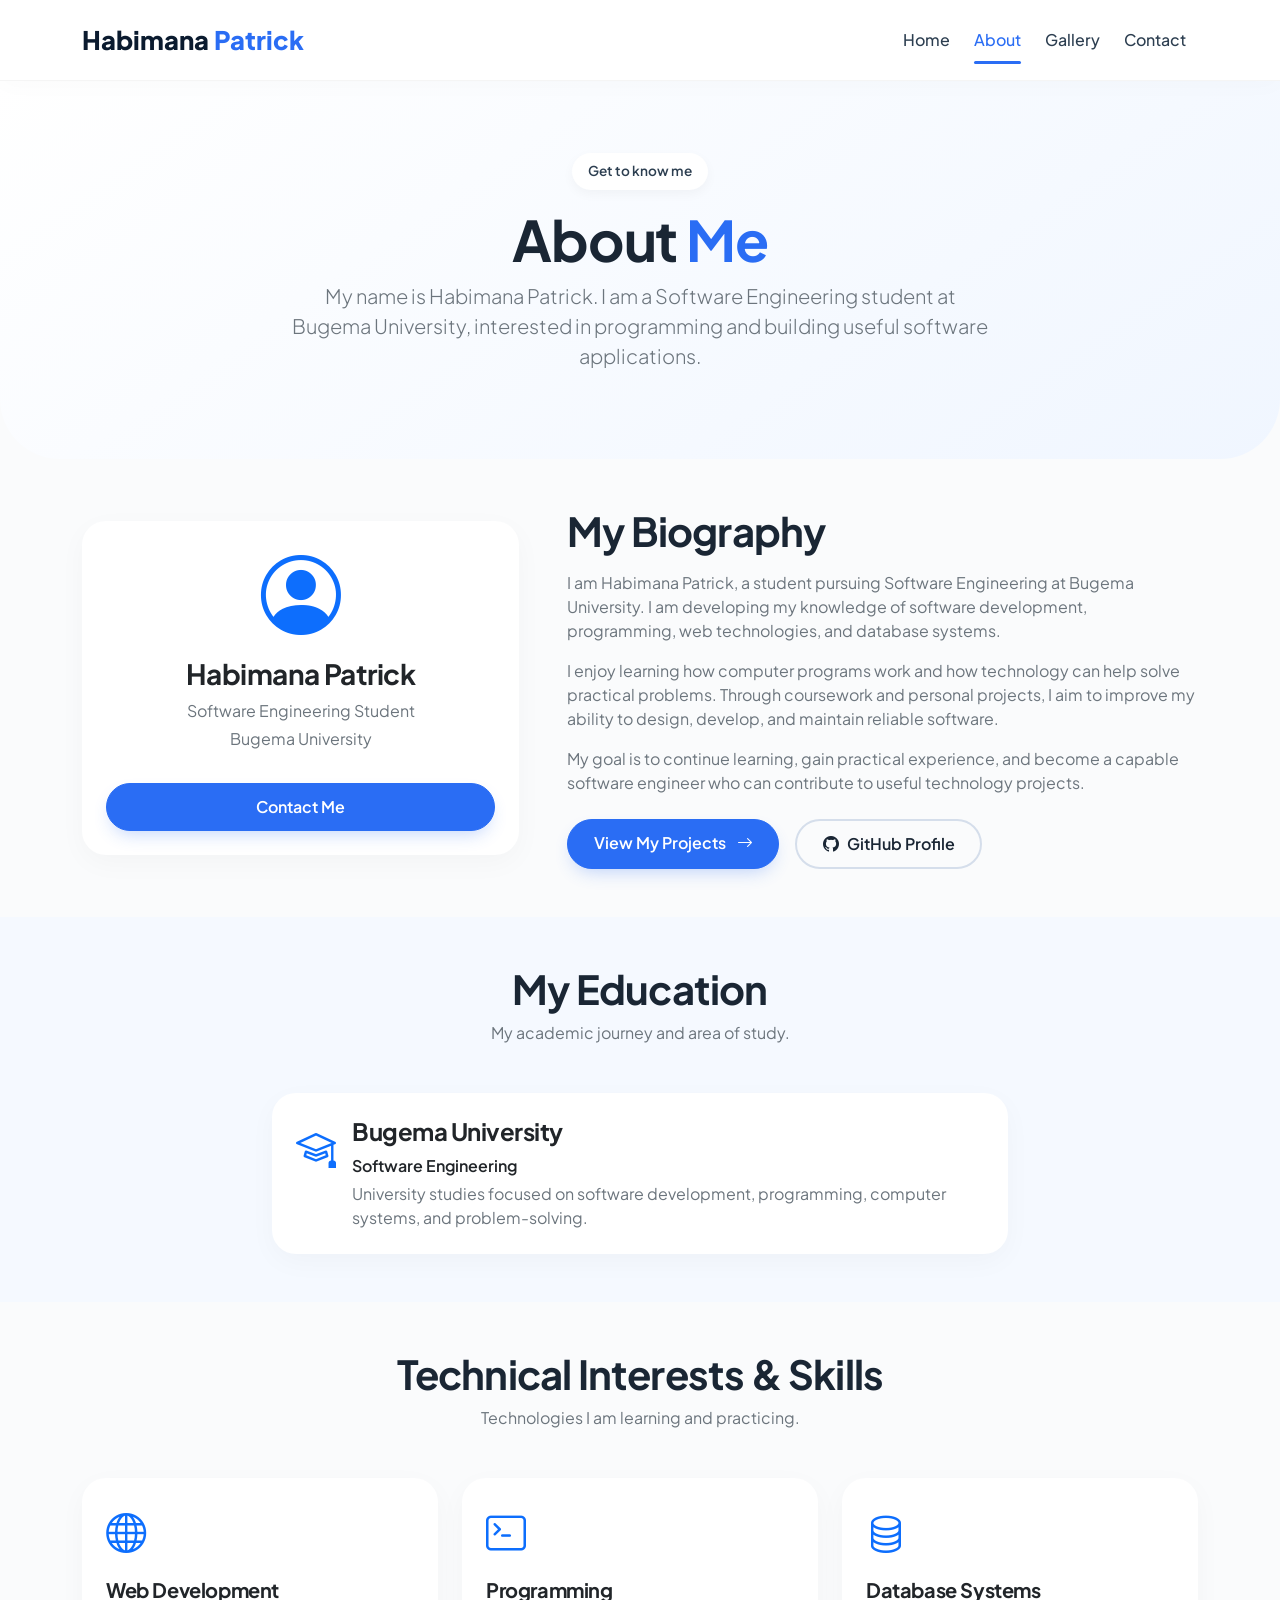
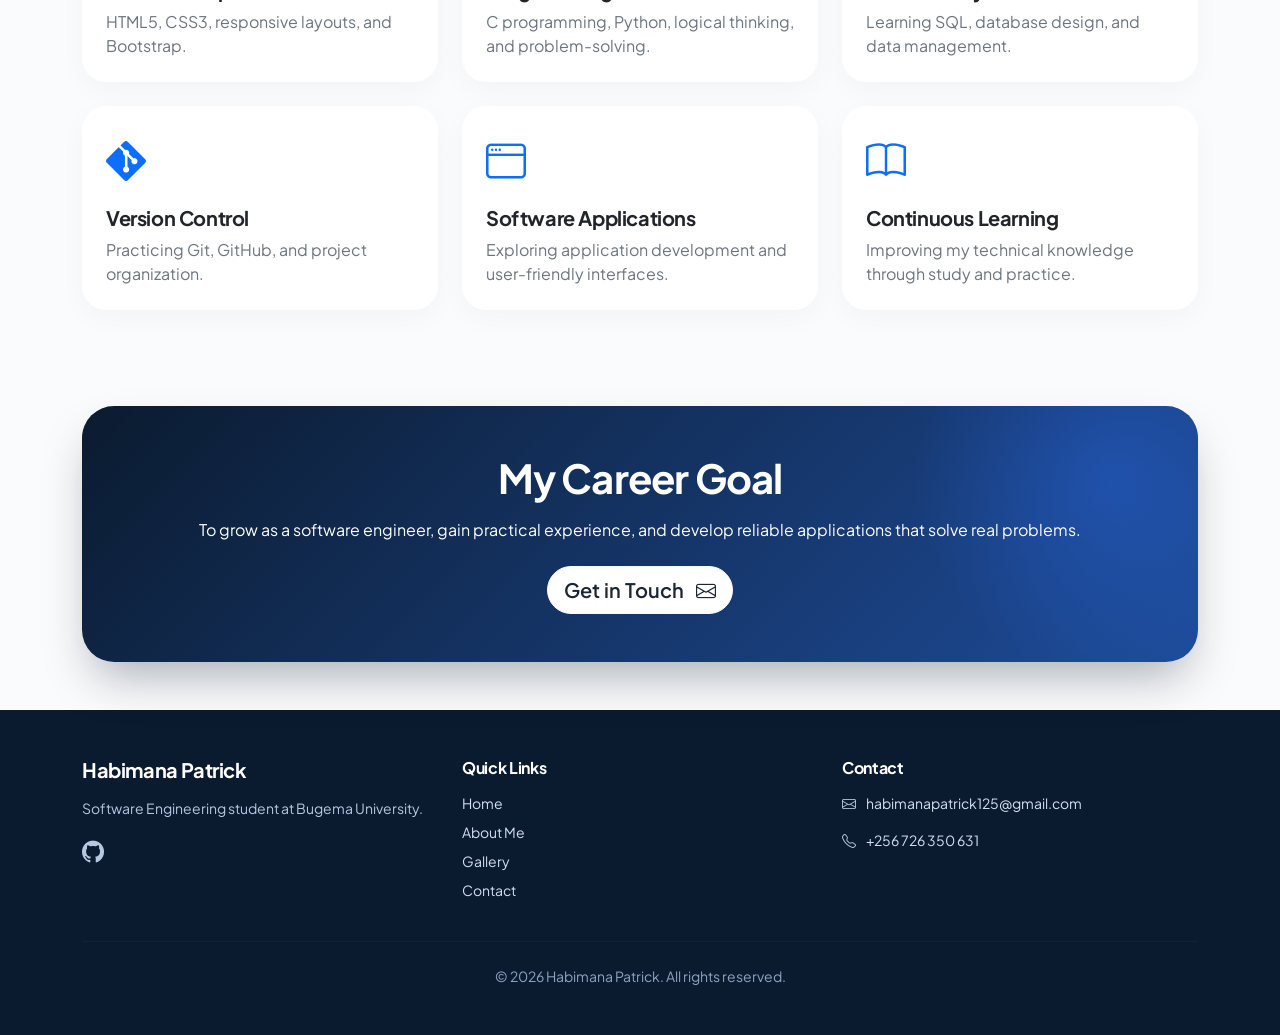
==== commit 6e768ea1: "Update about.html" ====
--- a/about.html
+++ b/about.html
@@ -1,10 +1,11 @@
+
 <!DOCTYPE html>
 <html lang="en">
 <head>
   <meta charset="UTF-8">
   <meta name="viewport" content="width=device-width, initial-scale=1.0">
-  <meta name="description" content="About Alex Rivera — biography, education, skills, and interests.">
-  <title>About Me · Alex Rivera</title>
+  <meta name="description" content="Learn about Habimana Patrick, a Software Engineering student at Bugema University.">
+  <title>About Me | Habimana Patrick</title>
 
   <link href="https://cdn.jsdelivr.net/npm/bootstrap@5.3.2/dist/css/bootstrap.min.css" rel="stylesheet">
   <link rel="stylesheet" href="https://cdn.jsdelivr.net/npm/bootstrap-icons@1.11.3/font/bootstrap-icons.min.css">
@@ -16,9 +17,11 @@
 <!-- NAVBAR -->
 <nav class="navbar navbar-expand-lg sticky-top py-3">
   <div class="container">
-    <a class="navbar-brand" href="index.html">Alex<span>Rivera</span></a>
-
-    <button class="navbar-toggler" type="button" data-bs-toggle="collapse" data-bs-target="#mainNav">
+    <a class="navbar-brand" href="index.html">Habimana <span>Patrick</span></a>
+
+    <button class="navbar-toggler" type="button" data-bs-toggle="collapse"
+      data-bs-target="#mainNav" aria-controls="mainNav"
+      aria-expanded="false" aria-label="Toggle navigation">
       <span class="navbar-toggler-icon"></span>
     </button>
 
@@ -34,48 +37,62 @@
 </nav>
 
 <!-- PAGE HEADER -->
-<header class="page-header text-center">
-  <div class="container">
-    <h1 class="display-5 fw-bold">Who I Am</h1>
-    <p class="lead text-secondary">A developer with a designer's heart — here's my story.</p>
+<header class="hero-section py-5">
+  <div class="container py-4 text-center">
+    <span class="hero-badge">Get to know me</span>
+    <h1 class="display-4 fw-bold mt-3">
+      About <span class="hero-highlight">Me</span>
+    </h1>
+    <p class="lead text-secondary mx-auto" style="max-width: 700px;">
+      My name is Habimana Patrick. I am a Software Engineering student
+      at Bugema University, interested in programming and building useful
+      software applications.
+    </p>
   </div>
 </header>
 
 <!-- BIOGRAPHY -->
 <section class="py-5">
   <div class="container">
-    <div class="row g-5 align-items-center">
-      <div class="col-lg-5">
-        <img src="https://images.unsplash.com/photo-1522071820081-009f0129c71c?w=800&auto=format&fit=crop&q=80"
-             alt="Alex at work" class="img-fluid-rounded w-100">
+    <div class="row align-items-center g-5">
+      <div class="col-lg-5 text-center">
+        <div class="card p-4">
+          <i class="bi bi-person-circle display-1 text-primary"></i>
+          <h2 class="h3 fw-bold mt-3">Habimana Patrick</h2>
+          <p class="text-secondary mb-1">Software Engineering Student</p>
+          <p class="text-secondary">Bugema University</p>
+          <a href="contact.html" class="btn btn-primary mt-3">Contact Me</a>
+        </div>
       </div>
 
       <div class="col-lg-7">
-        <h2 class="h3 fw-bold mb-3">My Biography</h2>
-
+        <h2 class="display-6 fw-bold mb-3">My Biography</h2>
         <p class="text-secondary">
-          I'm <strong>Alex Rivera</strong>, a 22-year-old front-end developer and designer currently completing
-          my Bachelor of Science in Digital Media & Web Technologies at the University of Washington.
-          My journey into tech began at age 15 when I built my first HTML page for a school project —
-          the instant I saw my code come alive in a browser, I was hooked.
-        </p>
-
+          I am Habimana Patrick, a student pursuing Software Engineering
+          at Bugema University. I am developing my knowledge of software
+          development, programming, web technologies, and database systems.
+        </p>
         <p class="text-secondary">
-          Today, I specialize in building responsive, accessible, and beautifully designed interfaces using
-          HTML5, CSS3, JavaScript, and Bootstrap 5. I care deeply about the details: micro-interactions,
-          typography, color contrast, and the small touches that make a product feel polished and human.
-        </p>
-
+          I enjoy learning how computer programs work and how technology
+          can help solve practical problems. Through coursework and personal
+          projects, I aim to improve my ability to design, develop, and
+          maintain reliable software.
+        </p>
         <p class="text-secondary">
-          Beyond the classroom, I've collaborated on real-world projects with student startups, contributed
-          to open-source design systems, and led workshops to help peers learn modern front-end practices.
-          I'm a firm believer that good design is invisible — it simply <em>works</em>.
-        </p>
-
-        <div class="d-flex flex-wrap gap-2 mt-3">
-          <span class="skill-badge"><i class="bi bi-geo-alt me-1"></i>Seattle, WA</span>
-          <span class="skill-badge"><i class="bi bi-translate me-1"></i>English · Spanish</span>
-          <span class="skill-badge"><i class="bi bi-clock me-1"></i>Open to internships</span>
+          My goal is to continue learning, gain practical experience, and
+          become a capable software engineer who can contribute to useful
+          technology projects.
+        </p>
+
+        <div class="d-flex flex-wrap gap-3 mt-4">
+          <a href="gallery.html" class="btn btn-primary">
+            View My Projects <i class="bi bi-arrow-right ms-2"></i>
+          </a>
+          <a href="https://github.com/habimanapatrick125-eng"
+             class="btn btn-outline-secondary"
+             target="_blank" rel="noopener noreferrer">
+            <i class="bi bi-github me-2"></i>GitHub Profile
+          </a>
         </div>
       </div>
     </div>
@@ -86,49 +103,25 @@
 <section class="py-5" style="background: #f5f9ff;">
   <div class="container">
     <div class="text-center mb-5">
-      <h2 class="display-6 fw-bold">Education & Academic Journey</h2>
-      <p class="text-secondary">A timeline of my formal learning.</p>
+      <h2 class="display-6 fw-bold">My Education</h2>
+      <p class="text-secondary">My academic journey and area of study.</p>
     </div>
 
     <div class="row justify-content-center">
-      <div class="col-lg-9">
-
-        <div class="timeline-item">
-          <span class="badge-year">2022 – Present</span>
-          <h4 class="fw-bold mt-2 mb-1">B.Sc. Digital Media & Web Technologies</h4>
-          <p class="text-primary fw-semibold mb-1">University of Washington · Seattle, WA</p>
-          <p class="text-secondary mb-2"><strong>GPA:</strong> 3.8 / 4.0 · Expected Graduation: June 2026</p>
-          <p class="text-secondary mb-2"><strong>Relevant Coursework:</strong></p>
-          <ul class="text-secondary small">
-            <li>Advanced Web Development (HTML5, CSS3, JavaScript)</li>
-            <li>Human-Computer Interaction & Usability Testing</li>
-            <li>UI/UX Design Principles & Prototyping</li>
-            <li>Data Visualization & Information Design</li>
-            <li>Mobile Application Development</li>
-            <li>Database Systems & Backend Fundamentals</li>
-          </ul>
-        </div>
-
-        <div class="timeline-item">
-          <span class="badge-year">2020 – 2022</span>
-          <h4 class="fw-bold mt-2 mb-1">Associate of Science in Computer Science</h4>
-          <p class="text-primary fw-semibold mb-1">Seattle Central College · Seattle, WA</p>
-          <p class="text-secondary mb-2"><strong>GPA:</strong> 3.9 / 4.0 · Graduated with Honors</p>
-          <p class="text-secondary">
-            Focused on programming fundamentals, object-oriented design, and web basics.
-            Led the campus coding club for one year.
-          </p>
-        </div>
-
-        <div class="timeline-item">
-          <span class="badge-year">2020</span>
-          <h4 class="fw-bold mt-2 mb-1">High School Diploma</h4>
-          <p class="text-primary fw-semibold mb-1">Roosevelt High School · Seattle, WA</p>
-          <p class="text-secondary mb-0">
-            Graduated with distinction. First exposure to web development through an AP Computer Science course.
-          </p>
-        </div>
-
+      <div class="col-lg-8">
+        <div class="card p-4 h-100">
+          <div class="d-flex gap-3">
+            <i class="bi bi-mortarboard fs-1 text-primary"></i>
+            <div>
+              <h3 class="h4 fw-bold">Bugema University</h3>
+              <p class="mb-1 fw-semibold">Software Engineering</p>
+              <p class="text-secondary mb-0">
+                University studies focused on software development,
+                programming, computer systems, and problem-solving.
+              </p>
+            </div>
+          </div>
+        </div>
       </div>
     </div>
   </div>
@@ -138,218 +131,87 @@
 <section class="py-5">
   <div class="container">
     <div class="text-center mb-5">
-      <h2 class="display-6 fw-bold">Skills & Competencies</h2>
-      <p class="text-secondary">Technical and soft skills I bring to every project.</p>
-    </div>
-
-    <div class="row g-5">
-
-      <!-- TECHNICAL SKILLS -->
-      <div class="col-md-6">
-        <h5 class="fw-bold mb-3">
-          <i class="bi bi-code-square text-primary me-2"></i>Technical Skills
-        </h5>
-
-        <div class="mb-3">
-          <div class="d-flex justify-content-between">
-            <span>HTML5 & Semantic Markup</span><span class="fw-semibold">95%</span>
-          </div>
-          <div class="progress"><div class="progress-bar" style="width: 95%"></div></div>
-        </div>
-
-        <div class="mb-3">
-          <div class="d-flex justify-content-between">
-            <span>CSS3, Flexbox & Grid</span><span class="fw-semibold">92%</span>
-          </div>
-          <div class="progress"><div class="progress-bar" style="width: 92%"></div></div>
-        </div>
-
-        <div class="mb-3">
-          <div class="d-flex justify-content-between">
-            <span>Bootstrap 5 Framework</span><span class="fw-semibold">90%</span>
-          </div>
-          <div class="progress"><div class="progress-bar" style="width: 90%"></div></div>
-        </div>
-
-        <div class="mb-3">
-          <div class="d-flex justify-content-between">
-            <span>JavaScript (ES6+)</span><span class="fw-semibold">85%</span>
-          </div>
-          <div class="progress"><div class="progress-bar" style="width: 85%"></div></div>
-        </div>
-
-        <div class="mb-3">
-          <div class="d-flex justify-content-between">
-            <span>Git & GitHub</span><span class="fw-semibold">88%</span>
-          </div>
-          <div class="progress"><div class="progress-bar" style="width: 88%"></div></div>
-        </div>
-
-        <div class="mb-3">
-          <div class="d-flex justify-content-between">
-            <span>Figma & UI Prototyping</span><span class="fw-semibold">82%</span>
-          </div>
-          <div class="progress"><div class="progress-bar" style="width: 82%"></div></div>
-        </div>
-      </div>
-
-      <!-- SOFT SKILLS -->
-      <div class="col-md-6">
-        <h5 class="fw-bold mb-3">
-          <i class="bi bi-people text-primary me-2"></i>Soft Skills
-        </h5>
-
-        <div class="mb-3">
-          <div class="d-flex justify-content-between">
-            <span>Communication & Presentation</span><span class="fw-semibold">90%</span>
-          </div>
-          <div class="progress"><div class="progress-bar" style="width: 90%"></div></div>
-        </div>
-
-        <div class="mb-3">
-          <div class="d-flex justify-content-between">
-            <span>Problem Solving</span><span class="fw-semibold">93%</span>
-          </div>
-          <div class="progress"><div class="progress-bar" style="width: 93%"></div></div>
-        </div>
-
-        <div class="mb-3">
-          <div class="d-flex justify-content-between">
-            <span>Teamwork & Collaboration</span><span class="fw-semibold">95%</span>
-          </div>
-          <div class="progress"><div class="progress-bar" style="width: 95%"></div></div>
-        </div>
-
-        <div class="mb-3">
-          <div class="d-flex justify-content-between">
-            <span>Time Management</span><span class="fw-semibold">88%</span>
-          </div>
-          <div class="progress"><div class="progress-bar" style="width: 88%"></div></div>
-        </div>
-
-        <div class="mb-3">
-          <div class="d-flex justify-content-between">
-            <span>Creativity & Design Thinking</span><span class="fw-semibold">92%</span>
-          </div>
-          <div class="progress"><div class="progress-bar" style="width: 92%"></div></div>
-        </div>
-
-        <div class="mb-3">
-          <div class="d-flex justify-content-between">
-            <span>Adaptability</span><span class="fw-semibold">90%</span>
-          </div>
-          <div class="progress"><div class="progress-bar" style="width: 90%"></div></div>
-        </div>
-      </div>
-
-    </div>
-
-    <!-- TOOLS AND TECHNOLOGIES -->
-    <div class="row mt-5">
-      <div class="col-12 text-center">
-        <h5 class="fw-bold mb-3">Tools & Technologies</h5>
-
-        <div class="d-flex flex-wrap justify-content-center gap-2">
-          <span class="skill-badge"><i class="bi bi-filetype-html me-1"></i>HTML5</span>
-          <span class="skill-badge"><i class="bi bi-filetype-css me-1"></i>CSS3</span>
-          <span class="skill-badge"><i class="bi bi-filetype-js me-1"></i>JavaScript</span>
-          <span class="skill-badge"><i class="bi bi-bootstrap me-1"></i>Bootstrap 5</span>
-          <span class="skill-badge"><i class="bi bi-git me-1"></i>Git</span>
-          <span class="skill-badge"><i class="bi bi-github me-1"></i>GitHub</span>
-          <span class="skill-badge"><i class="bi bi-figma me-1"></i>Figma</span>
-          <span class="skill-badge"><i class="bi bi-code me-1"></i>VS Code</span>
-          <span class="skill-badge"><i class="bi bi-phone me-1"></i>Responsive Design</span>
-          <span class="skill-badge"><i class="bi bi-universal-access me-1"></i>Accessibility (WCAG)</span>
-        </div>
-      </div>
-    </div>
-  </div>
-</section>
-
-<!-- INTERESTS AND HOBBIES -->
-<section class="py-5" style="background: #f5f9ff;">
-  <div class="container">
-    <div class="text-center mb-5">
-      <h2 class="display-6 fw-bold">Interests & Hobbies</h2>
-      <p class="text-secondary">What I do when I'm not coding.</p>
+      <h2 class="display-6 fw-bold">Technical Interests & Skills</h2>
+      <p class="text-secondary">
+        Technologies I am learning and practicing.
+      </p>
     </div>
 
     <div class="row g-4">
-
-      <div class="col-md-4">
-        <div class="card h-100 p-4 text-center">
-          <i class="bi bi-camera fs-1 text-primary mb-3"></i>
-          <h5 class="fw-bold">Photography</h5>
-          <p class="text-secondary small mb-0">
-            Urban landscapes and street photography. I love capturing the quiet beauty of everyday city life.
-          </p>
-        </div>
-      </div>
-
-      <div class="col-md-4">
-        <div class="card h-100 p-4 text-center">
-          <i class="bi bi-palette fs-1 text-primary mb-3"></i>
-          <h5 class="fw-bold">Digital Art</h5>
-          <p class="text-secondary small mb-0">
-            Experimenting with creative coding, generative art, and Procreate illustrations on weekends.
-          </p>
-        </div>
-      </div>
-
-      <div class="col-md-4">
-        <div class="card h-100 p-4 text-center">
+      <div class="col-md-6 col-lg-4">
+        <div class="card p-4 h-100">
+          <i class="bi bi-globe fs-1 text-primary mb-3"></i>
+          <h3 class="h5 fw-bold">Web Development</h3>
+          <p class="text-secondary mb-0">
+            HTML5, CSS3, responsive layouts, and Bootstrap.
+          </p>
+        </div>
+      </div>
+
+      <div class="col-md-6 col-lg-4">
+        <div class="card p-4 h-100">
+          <i class="bi bi-terminal fs-1 text-primary mb-3"></i>
+          <h3 class="h5 fw-bold">Programming</h3>
+          <p class="text-secondary mb-0">
+            C programming, Python, logical thinking, and problem-solving.
+          </p>
+        </div>
+      </div>
+
+      <div class="col-md-6 col-lg-4">
+        <div class="card p-4 h-100">
+          <i class="bi bi-database fs-1 text-primary mb-3"></i>
+          <h3 class="h5 fw-bold">Database Systems</h3>
+          <p class="text-secondary mb-0">
+            Learning SQL, database design, and data management.
+          </p>
+        </div>
+      </div>
+
+      <div class="col-md-6 col-lg-4">
+        <div class="card p-4 h-100">
+          <i class="bi bi-git fs-1 text-primary mb-3"></i>
+          <h3 class="h5 fw-bold">Version Control</h3>
+          <p class="text-secondary mb-0">
+            Practicing Git, GitHub, and project organization.
+          </p>
+        </div>
+      </div>
+
+      <div class="col-md-6 col-lg-4">
+        <div class="card p-4 h-100">
+          <i class="bi bi-window fs-1 text-primary mb-3"></i>
+          <h3 class="h5 fw-bold">Software Applications</h3>
+          <p class="text-secondary mb-0">
+            Exploring application development and user-friendly interfaces.
+          </p>
+        </div>
+      </div>
+
+      <div class="col-md-6 col-lg-4">
+        <div class="card p-4 h-100">
           <i class="bi bi-book fs-1 text-primary mb-3"></i>
-          <h5 class="fw-bold">Reading</h5>
-          <p class="text-secondary small mb-0">
-            Sci-fi, design theory, and biographies of tech innovators. Currently reading "The Design of Everyday Things".
-          </p>
-        </div>
-      </div>
-
-      <div class="col-md-4">
-        <div class="card h-100 p-4 text-center">
-          <i class="bi bi-bicycle fs-1 text-primary mb-3"></i>
-          <h5 class="fw-bold">Cycling</h5>
-          <p class="text-secondary small mb-0">
-            Weekend rides around Seattle's trails — my favorite way to reset and think through creative problems.
-          </p>
-        </div>
-      </div>
-
-      <div class="col-md-4">
-        <div class="card h-100 p-4 text-center">
-          <i class="bi bi-headphones fs-1 text-primary mb-3"></i>
-          <h5 class="fw-bold">Podcasts</h5>
-          <p class="text-secondary small mb-0">
-            Design details, Syntax, and Darknet Diaries keep me inspired and learning during commutes.
-          </p>
-        </div>
-      </div>
-
-      <div class="col-md-4">
-        <div class="card h-100 p-4 text-center">
-          <i class="bi bi-people fs-1 text-primary mb-3"></i>
-          <h5 class="fw-bold">Community</h5>
-          <p class="text-secondary small mb-0">
-            Active in local dev meetups and mentoring first-year students in web fundamentals.
-          </p>
-        </div>
-      </div>
-
-    </div>
-  </div>
-</section>
-
-<!-- CALL TO ACTION -->
+          <h3 class="h5 fw-bold">Continuous Learning</h3>
+          <p class="text-secondary mb-0">
+            Improving my technical knowledge through study and practice.
+          </p>
+        </div>
+      </div>
+    </div>
+  </div>
+</section>
+
+<!-- CAREER GOAL -->
 <section class="py-5">
   <div class="container">
     <div class="cta-banner p-5 text-center text-white">
-      <h2 class="display-6 fw-bold mb-3">Want to see my work?</h2>
+      <h2 class="display-6 fw-bold mb-3">My Career Goal</h2>
       <p class="mb-4">
-        Explore the gallery of my projects, presentations, and personal moments.
+        To grow as a software engineer, gain practical experience, and
+        develop reliable applications that solve real problems.
       </p>
-      <a href="gallery.html" class="btn btn-light btn-lg px-5 py-3 fw-bold">
-        View Gallery <i class="bi bi-images ms-2"></i>
+      <a href="contact.html" class="btn btn-light btn-lg">
+        Get in Touch <i class="bi bi-envelope ms-2"></i>
       </a>
     </div>
   </div>
@@ -359,12 +221,14 @@
 <footer class="py-5">
   <div class="container">
     <div class="row g-4">
-
       <div class="col-md-4">
-        <h5 class="fw-bold text-white mb-3">Alex Rivera</h5>
+        <h5 class="fw-bold text-white mb-3">Habimana Patrick</h5>
         <p class="small" style="color: #b6c8e0;">
-          Creative front-end developer & designer crafting meaningful digital experiences from Seattle, WA.
-        </p>
+          Software Engineering student at Bugema University.
+        </p>
+        <a href="https://github.com/habimanapatrick125-eng"
+           class="social-icon" target="_blank" rel="noopener noreferrer"
+           aria-label="GitHub"><i class="bi bi-github"></i></a>
       </div>
 
       <div class="col-md-4">
@@ -378,24 +242,30 @@
       </div>
 
       <div class="col-md-4">
-        <h6 class="fw-bold text-white mb-3">Get In Touch</h6>
-        <ul class="list-unstyled small" style="color: #b6c8e0;">
-          <li class="mb-2"><i class="bi bi-envelope me-2"></i>alex.rivera@university.edu</li>
-          <li class="mb-2"><i class="bi bi-telephone me-2"></i>+1 (206) 555-0192</li>
-          <li class="mb-2"><i class="bi bi-geo-alt me-2"></i>Seattle, WA, USA</li>
-        </ul>
-      </div>
-
+        <h6 class="fw-bold text-white mb-3">Contact</h6>
+        <p class="small" style="color: #b6c8e0;">
+          <i class="bi bi-envelope me-2"></i>
+          <a href="mailto:habimanapatrick125@gmail.com">habimanapatrick125@gmail.com</a>
+        </p>
+        <p class="small" style="color: #b6c8e0;">
+          <i class="bi bi-telephone me-2"></i>
+          <a href="tel:+256726350631">+256 726 350 631</a>
+        </p>
+      </div>
     </div>
 
     <hr style="border-color: #2c3e50;" class="my-4">
-
     <p class="text-center small mb-0" style="color: #8fa3c0;">
-      &copy; 2025 Alex Rivera. All rights reserved.
+      &copy; <span class="current-year"></span> Habimana Patrick. All rights reserved.
     </p>
   </div>
 </footer>
 
 <script src="https://cdn.jsdelivr.net/npm/bootstrap@5.3.2/dist/js/bootstrap.bundle.min.js"></script>
+<script>
+  document.querySelectorAll(".current-year").forEach(function(element) {
+    element.textContent = new Date().getFullYear();
+  });
+</script>
 </body>
-</html>+</html>
--- a/styles.css
+++ b/styles.css
@@ -1,134 +1,523 @@
-/* ==========================================================
-   GLOBAL CONFIGURATION & COLOR VARIABLES
-========================================================== */
-:root {
-    --primary-color: #0d6efd;
-    --primary-dark: #0b5ed7;
-    --dark-bg: #111827;
-    --accent-color: #38bdf8;
-    --body-color: #374151;
+/* ============================================================
+   GLOBAL STYLES
+   ============================================================ */
+* {
+  font-family: 'Plus Jakarta Sans', 'Inter', system-ui, sans-serif;
 }
 
 body {
-    font-family: system-ui, -apple-system, "Segoe UI", Roboto, "Helvetica Neue", Arial, sans-serif;
-    color: var(--body-color);
-    background-color: #ffffff;
-    display: flex;
-    flex-direction: column;
-    min-height: 100vh;
-}
-
-/* ==========================================================
-   NAVIGATION BAR STYLING
-========================================================== */
-.site-nav {
-    background-color: var(--dark-bg);
-    padding: 12px 0;
-}
-
-.brand-badge {
-    display: inline-flex;
-    align-items: center;
-    justify-content: center;
-    width: 32px;
-    height: 32px;
-    background-color: var(--primary-color);
-    color: #ffffff;
-    border-radius: 8px;
-    font-weight: bold;
-}
-
-.text-accent {
-    color: var(--accent-color) !important;
-}
-
-.site-nav .nav-link {
-    color: #9ca3af !important;
-    font-weight: 500;
-    transition: color 0.2s ease-in-out;
-}
-
-.site-nav .nav-link:hover,
-.site-nav .nav-link.active {
-    color: #ffffff !important;
-}
-
-/* ==========================================================
-   HERO & HEADER COMPONENTS
-========================================================== */
+  background-color: #fafbfc;
+  color: #1a2634;
+  overflow-x: hidden;
+}
+
+h1, h2, h3, h4, h5, h6 {
+  font-weight: 700;
+  letter-spacing: -0.02em;
+}
+
+a {
+  transition: color 0.15s ease;
+}
+
+/* ============================================================
+   NAVBAR
+   ============================================================ */
+.navbar {
+  background-color: rgba(255, 255, 255, 0.96) !important;
+  backdrop-filter: blur(12px);
+  -webkit-backdrop-filter: blur(12px);
+  box-shadow: 0 4px 24px rgba(0, 0, 0, 0.02);
+  border-bottom: 1px solid rgba(0, 0, 0, 0.04);
+  padding-top: 0.75rem;
+  padding-bottom: 0.75rem;
+}
+
+.navbar-brand {
+  font-weight: 800;
+  font-size: 1.6rem;
+  color: #0b1b2f !important;
+}
+
+.navbar-brand span {
+  color: #2a6df4;
+}
+
+.nav-link {
+  font-weight: 500;
+  color: #2c3e50 !important;
+  margin: 0 0.25rem;
+  position: relative;
+  transition: color 0.15s ease;
+}
+
+.nav-link:hover,
+.nav-link.active {
+  color: #2a6df4 !important;
+}
+
+.nav-link.active::after {
+  content: '';
+  position: absolute;
+  bottom: -4px;
+  left: 8px;
+  right: 8px;
+  height: 3px;
+  background-color: #2a6df4;
+  border-radius: 4px;
+}
+
+/* ============================================================
+   BUTTONS
+   ============================================================ */
+.btn-primary {
+  background-color: #2a6df4;
+  border-color: #2a6df4;
+  font-weight: 600;
+  padding: 0.7rem 1.6rem;
+  border-radius: 40px;
+  box-shadow: 0 8px 18px -6px rgba(42, 109, 244, 0.3);
+  transition: all 0.2s ease;
+}
+
+.btn-primary:hover {
+  background-color: #1a5ad9;
+  border-color: #1a5ad9;
+  transform: translateY(-2px);
+  box-shadow: 0 12px 22px -6px rgba(42, 109, 244, 0.45);
+}
+
+.btn-outline-secondary {
+  border-radius: 40px;
+  font-weight: 600;
+  padding: 0.7rem 1.6rem;
+  border: 2px solid #d5deeb;
+  color: #1a2634;
+}
+
+.btn-outline-secondary:hover {
+  background-color: #1a2634;
+  border-color: #1a2634;
+  color: #ffffff;
+  transform: translateY(-2px);
+}
+
+.btn-light {
+  background-color: #ffffff;
+  color: #1a2634;
+  border-radius: 40px;
+  font-weight: 600;
+}
+
+.btn-light:hover {
+  background-color: #eef4ff;
+  color: #2a6df4;
+}
+
+.btn-outline-light {
+  border-radius: 40px;
+  font-weight: 600;
+  border: 2px solid rgba(255, 255, 255, 0.6);
+}
+
+.btn-outline-light:hover {
+  background-color: #ffffff;
+  color: #1a2634;
+}
+
+/* ============================================================
+   CARDS
+   ============================================================ */
+.card {
+  border: none;
+  border-radius: 24px;
+  background: #ffffff;
+  box-shadow: 0 8px 28px rgba(0, 0, 0, 0.03);
+  transition: transform 0.2s ease, box-shadow 0.2s ease;
+}
+
+.card:hover {
+  transform: translateY(-4px);
+  box-shadow: 0 16px 36px rgba(0, 0, 0, 0.07);
+}
+
+/* ============================================================
+   HERO SECTION
+   ============================================================ */
 .hero-section {
-    background: linear-gradient(135deg, #111827 0%, #1f2937 100%);
-    padding: 160px 0 100px 0;
-    min-height: 85vh;
-}
-
-.hero-img {
-    border: 4px solid rgba(255, 255, 255, 0.1);
-    max-height: 420px;
-    object-fit: cover;
-}
-
+  padding: 5rem 0 4.5rem;
+  background: linear-gradient(145deg, #ffffff 0%, #f0f6ff 100%);
+  border-radius: 0 0 60px 60px;
+}
+
+.hero-highlight {
+  color: #2a6df4;
+  position: relative;
+  display: inline-block;
+}
+
+.hero-highlight::after {
+  content: '';
+  position: absolute;
+  bottom: 6px;
+  left: 0;
+  width: 100%;
+  height: 12px;
+  background-color: rgba(42, 109, 244, 0.18);
+  z-index: -1;
+  border-radius: 4px;
+}
+
+.hero-badge {
+  display: inline-block;
+  background: #ffffff;
+  padding: 0.5rem 1rem;
+  border-radius: 40px;
+  font-size: 0.85rem;
+  font-weight: 600;
+  color: #2c3e50;
+  box-shadow: 0 4px 12px rgba(0, 0, 0, 0.04);
+}
+
+/* ============================================================
+   PAGE HEADER (INNER PAGES)
+   ============================================================ */
 .page-header {
-    background: linear-gradient(135deg, #111827 0%, #1f2937 100%);
-    padding-top: 140px !important;
-}
-
-.badge-custom {
-    display: inline-block;
-    padding: 6px 12px;
-    background-color: rgba(56, 189, 248, 0.1);
-    color: var(--accent-color);
-    font-size: 0.75rem;
-    font-weight: bold;
-    letter-spacing: 1px;
-    border-radius: 6px;
-}
-
-/* ==========================================================
-   BUTTONS & CARDS
-========================================================== */
-.btn-primary-custom {
-    background-color: var(--primary-color);
-    border-color: var(--primary-color);
-    color: #ffffff;
-    font-weight: 500;
-    border-radius: 8px;
-    transition: all 0.2s ease;
-}
-
-.btn-primary-custom:hover {
-    background-color: var(--primary-dark);
-    border-color: var(--primary-dark);
-    color: #ffffff;
-}
-
-.feature-card, .gallery-card {
-    transition: transform 0.2s ease, box-shadow 0.2s ease;
-    border-radius: 12px !important;
-}
-
-.feature-card:hover, .gallery-card:hover {
-    transform: translateY(-4px);
-    box-shadow: 0 .5rem 1rem rgba(0,0,0,.08) !important;
+  padding: 4.5rem 0 3rem;
+  background: linear-gradient(145deg, #ffffff 0%, #f0f6ff 100%);
+  border-radius: 0 0 60px 60px;
+  margin-bottom: 1rem;
+}
+
+/* ============================================================
+   IMAGES
+   ============================================================ */
+.profile-badge {
+  width: 120px;
+  height: 120px;
+  border-radius: 50%;
+  object-fit: cover;
+  border: 4px solid white;
+  box-shadow: 0 12px 28px -8px rgba(0, 0, 0, 0.15);
+}
+
+.img-fluid-rounded {
+  border-radius: 28px;
+  box-shadow: 0 20px 40px -14px rgba(0, 0, 0, 0.18);
+  transition: transform 0.3s ease;
+}
+
+.img-fluid-rounded:hover {
+  transform: scale(1.01);
+}
+
+/* ============================================================
+   SKILL BADGES & PROGRESS BARS
+   ============================================================ */
+.skill-badge {
+  background: #eef4ff;
+  color: #1e4c9a;
+  font-weight: 500;
+  padding: 0.55rem 1.15rem;
+  border-radius: 40px;
+  margin: 0.25rem;
+  display: inline-block;
+  font-size: 0.88rem;
+  transition: all 0.15s ease;
+}
+
+.skill-badge:hover {
+  background: #2a6df4;
+  color: #ffffff;
+  transform: translateY(-2px);
+}
+
+.progress {
+  height: 10px;
+  border-radius: 20px;
+  background-color: #e3eaf3;
+  overflow: hidden;
+}
+
+.progress-bar {
+  background: linear-gradient(90deg, #2a6df4, #6a9aff);
+  border-radius: 20px;
+}
+
+/* ============================================================
+   TIMELINE
+   ============================================================ */
+.timeline-item {
+  border-left: 3px solid #2a6df4;
+  padding-left: 1.75rem;
+  margin-bottom: 2rem;
+  position: relative;
+}
+
+.timeline-item::before {
+  content: '';
+  position: absolute;
+  left: -9px;
+  top: 4px;
+  width: 15px;
+  height: 15px;
+  background: #2a6df4;
+  border: 3px solid #ffffff;
+  border-radius: 50%;
+  box-shadow: 0 0 0 3px rgba(42, 109, 244, 0.18);
+}
+
+.timeline-item .badge-year {
+  background: #eef4ff;
+  color: #1e4c9a;
+  font-weight: 600;
+  border-radius: 40px;
+  padding: 0.35rem 1rem;
+  font-size: 0.8rem;
+  display: inline-block;
+}
+
+/* ============================================================
+   VIDEO WRAPPER
+   ============================================================ */
+.video-wrapper {
+  border-radius: 24px;
+  overflow: hidden;
+  box-shadow: 0 20px 40px -12px rgba(0, 0, 0, 0.2);
+  background: #000;
+}
+
+/* ============================================================
+   GALLERY CARDS
+   ============================================================ */
+.gallery-card {
+  cursor: pointer;
 }
 
 .gallery-card img {
-    height: 220px;
-    object-fit: cover;
-}
-
-.icon-box {
-    width: 48px;
-    height: 48px;
-}
-
-/* ==========================================================
-   UTILITY & FOOTER
-========================================================== */
-.tracking-wide {
-    letter-spacing: 1.5px;
-}
-
+  border-radius: 18px;
+  transition: transform 0.35s ease;
+  width: 100%;
+  height: 240px;
+  object-fit: cover;
+}
+
+.gallery-card:hover img {
+  transform: scale(1.04);
+}
+
+.project-card img {
+  height: 220px;
+  object-fit: cover;
+  transition: transform 0.35s ease;
+}
+
+.project-card:hover img {
+  transform: scale(1.05);
+}
+
+.badge-category {
+  background: #eef4ff;
+  color: #1e4c9a;
+  font-size: 0.75rem;
+  font-weight: 600;
+  padding: 0.35rem 0.85rem;
+  border-radius: 40px;
+  display: inline-block;
+  text-transform: uppercase;
+  letter-spacing: 0.5px;
+}
+
+/* ============================================================
+   CONTACT PAGE
+   ============================================================ */
+.contact-icon-box {
+  width: 48px;
+  height: 48px;
+  background: #eef4ff;
+  border-radius: 14px;
+  display: flex;
+  align-items: center;
+  justify-content: center;
+  flex-shrink: 0;
+}
+
+.form-control,
+.form-select {
+  border-radius: 16px;
+  padding: 0.85rem 1.2rem;
+  border: 1px solid #e2e9f2;
+  background: #ffffff;
+  font-weight: 400;
+  transition: all 0.2s ease;
+}
+
+.form-control:focus,
+.form-select:focus {
+  border-color: #2a6df4;
+  box-shadow: 0 0 0 4px rgba(42, 109, 244, 0.1);
+}
+
+.form-label {
+  color: #1a2634;
+  margin-bottom: 0.4rem;
+}
+
+.form-check-input:checked {
+  background-color: #2a6df4;
+  border-color: #2a6df4;
+}
+
+.map-container {
+  border-radius: 24px;
+  overflow: hidden;
+  box-shadow: 0 8px 24px rgba(0, 0, 0, 0.06);
+}
+
+/* ============================================================
+   ACCORDION
+   ============================================================ */
+.accordion-item {
+  border: 1px solid #e8eef7;
+  border-radius: 16px !important;
+  margin-bottom: 0.75rem;
+  overflow: hidden;
+}
+
+.accordion-button {
+  font-weight: 600;
+  background-color: #ffffff;
+  border-radius: 16px !important;
+  padding: 1.15rem 1.5rem;
+}
+
+.accordion-button:not(.collapsed) {
+  background-color: #eef4ff;
+  color: #1e4c9a;
+  box-shadow: none;
+}
+
+.accordion-button:focus {
+  border-color: transparent;
+  box-shadow: none;
+}
+
+/* ============================================================
+   CTA BANNER
+   ============================================================ */
+.cta-banner {
+  background: linear-gradient(135deg, #0b1b2f 0%, #1e4c9a 100%);
+  border-radius: 32px;
+  box-shadow: 0 24px 48px -12px rgba(11, 27, 47, 0.35);
+  position: relative;
+  overflow: hidden;
+}
+
+.cta-banner::before {
+  content: '';
+  position: absolute;
+  top: -50%;
+  right: -10%;
+  width: 400px;
+  height: 400px;
+  background: radial-gradient(circle, rgba(42, 109, 244, 0.35) 0%, transparent 70%);
+  border-radius: 50%;
+}
+
+.cta-banner > * {
+  position: relative;
+  z-index: 1;
+}
+
+/* ============================================================
+   FOOTER
+   ============================================================ */
 footer {
-    background-color: var(--dark-bg);
+  background-color: #0b1b2f;
+  color: #b6c8e0;
+}
+
+footer a {
+  color: #d3e0f0;
+  text-decoration: none;
+  transition: color 0.15s;
+}
+
+footer a:hover {
+  color: #ffffff;
+}
+
+.social-icon {
+  font-size: 1.4rem;
+  margin-right: 1rem;
+  color: #b6c8e0;
+  transition: all 0.15s ease;
+  display: inline-block;
+}
+
+.social-icon:hover {
+  color: #ffffff;
+  transform: translateY(-2px);
+}
+
+/* ============================================================
+   RESPONSIVE TWEAKS
+   ============================================================ */
+@media (max-width: 991.98px) {
+  .hero-section {
+    padding: 3.5rem 0 3rem;
+    border-radius: 0 0 40px 40px;
+  }
+
+  .hero-section h1 {
+    font-size: 2.4rem;
+  }
+
+  .page-header {
+    padding: 3rem 0 2rem;
+    border-radius: 0 0 40px 40px;
+  }
+
+  .cta-banner {
+    padding: 2.5rem 1.5rem !important;
+    border-radius: 24px;
+  }
+
+  .navbar-nav {
+    padding-top: 0.75rem;
+  }
+}
+
+@media (max-width: 575.98px) {
+  .hero-section h1 {
+    font-size: 2rem;
+  }
+
+  .display-6 {
+    font-size: 1.9rem;
+  }
+
+  .display-5 {
+    font-size: 2rem;
+  }
+
+  .display-4 {
+    font-size: 2.3rem;
+  }
+
+  .gallery-card img {
+    height: 200px;
+  }
+}
+
+/* ============================================================
+   SMOOTH SCROLL + SELECTION
+   ============================================================ */
+html {
+  scroll-behavior: smooth;
+}
+
+::selection {
+  background: #2a6df4;
+  color: #ffffff;
 }
